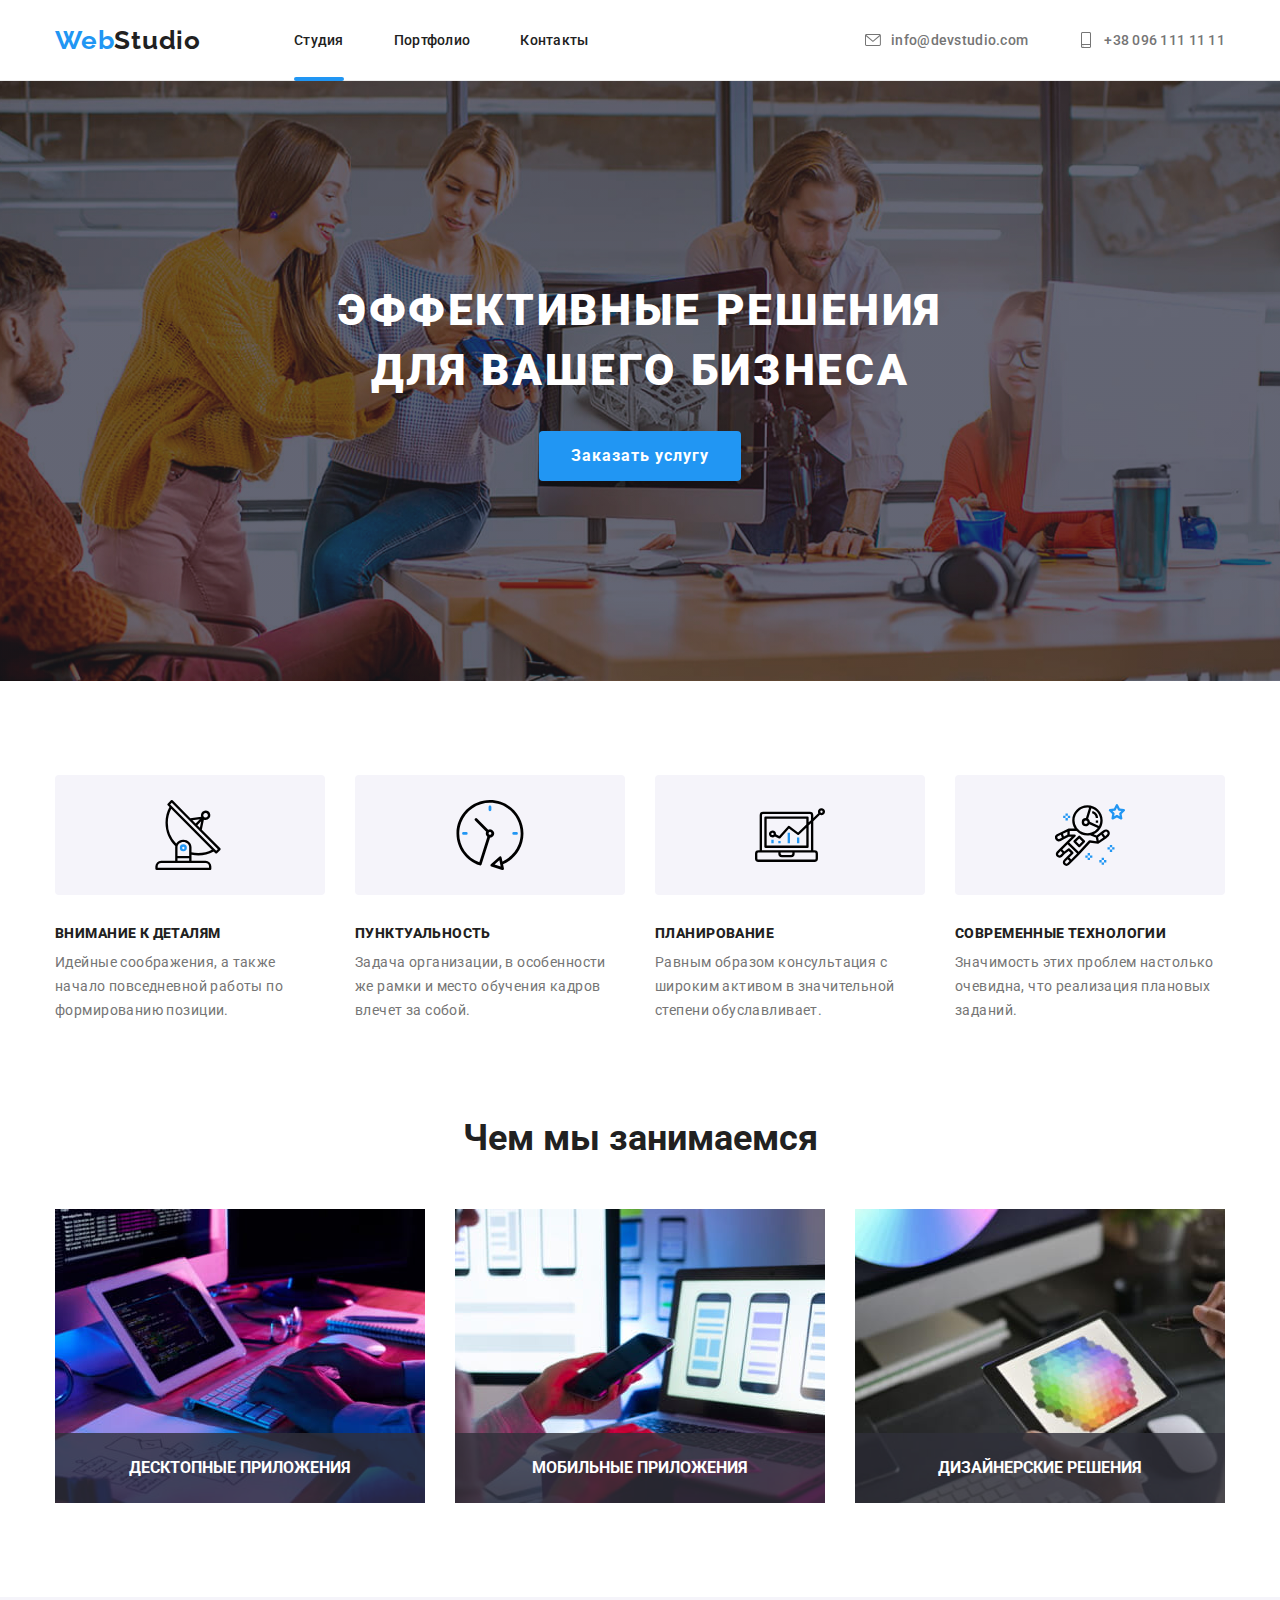
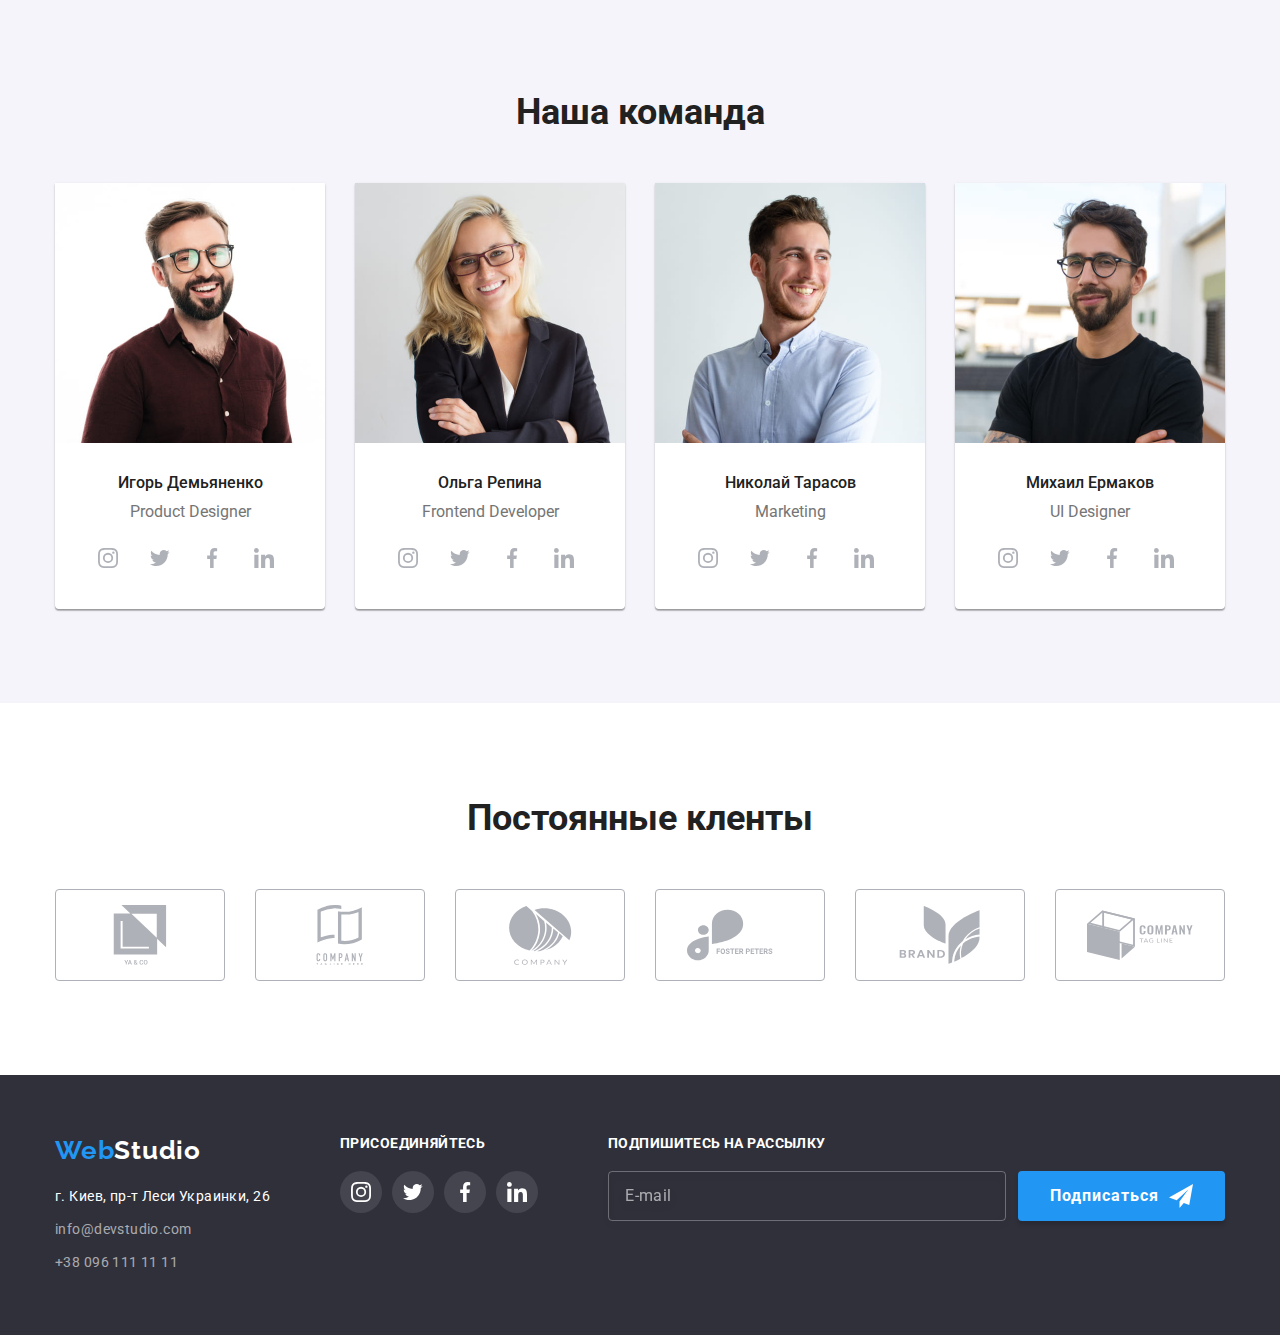
==== index.html @ 0ef6db97 "form owerlay finished" ====
<!DOCTYPE html>
<html lang="ru">
  <head>
    <meta charset="UTF-8" />
    <meta http-equiv="X-UA-Compatible" content="IE=edge" />
    <meta name="viewport" content="width=device-width, initial-scale=1.0" />

    <link rel="preconnect" href="https://fonts.googleapis.com" />
    <link rel="preconnect" href="https://fonts.gstatic.com" crossorigin />
    <!-- todo: add to portfolio -->
    <link
      href="https://fonts.googleapis.com/css2?family=Raleway:wght@700&family=Roboto:wght@400;500;700;900&display=swap"
      rel="stylesheet"
    />

    <link rel="stylesheet" href="./css/modern-normalize.css" />
    <link rel="stylesheet" href="./css/style.css" />

    <title>GOIT-markup: ✨WebStudio</title>
  </head>

  <body>
    <!-- Header start -->
    <header class="page-header">
      <div class="container">
        <nav class="header-nav">
          <a href="./index.html" class="webstudio-logo-link dark"><span>Web</span>Studio</a>
          <ul class="list header-nav-list">
            <li class="header-nav-item">
              <a href="./index.html" class="link nav-link current">Студия</a>
            </li>
            <li class="header-nav-item">
              <a href="./portfolio.html" class="link nav-link">Портфолио</a>
            </li>
            <li class="header-nav-item">
              <a href="#" class="link nav-link">Контакты</a>
            </li>
          </ul>
        </nav>
        <ul class="list header-contacts">
          <li class="header-contacts-item">
            <a href="mailto:info@devstudio.com" class="link contact-link email">
              <svg class="icon-contacts">
                <use href="./images/icons.svg#icon-small-icon-envelope"></use>
              </svg>
              info@devstudio.com
            </a>
          </li>
          <li class="header-contacts-item">
            <a href="tel:+380961111111" class="link contact-link phone">
              <svg class="icon-contacts">
                <use href="./images/icons.svg#icon-small-icon-smartphone"></use>
              </svg>
              +38 096 111 11 11
            </a>
          </li>
        </ul>
      </div>
    </header>
    <!-- Header end -->
    <div class="backdrop-container is-hidden" data-modal>
      <div class="card">
        <button class="btn close-btn" type="button" data-modal-close>
          <svg class="close-icon">
            <use href="./images/icons.svg#icon-close"></use>
          </svg>
          <span class="visually-hidden">Close</span>
        </button>
        <p class="form-title">Оставьте свои данные, мы вам перезвоним</p>
      </div>
    </div>
    <!-- Main start -->
    <main class="main">
      <section class="hero dark-bg">
        <div class="container">
          <h1 class="hero-title">Эффективные решения для вашего бизнеса</h1>
          <button type="button" class="btn base-btn" data-modal-open>Заказать услугу</button>
        </div>
      </section>

      <!-- peculiarities start -->
      <section class="peculiarities section">
        <div class="container">
          <h2 class="main-sections-title visually-hidden">Особенности работы</h2>

          <ul class="list peculiarities-list">
            <li class="peculiarities-list-item">
              <div class="peculiarities-icon-wrapper">
                <svg class="icon icon-peculiarities antena">
                  <use href="./images/icons.svg#icon-peculiarities-antena"></use>
                </svg>
              </div>
              <h3 class="peculiarities-item-title">Внимание к деталям</h3>
              <p class="peculiarities-item-info">
                Идейные соображения, а также начало повседневной работы по формированию позиции.
              </p>
            </li>

            <li class="peculiarities-list-item">
              <div class="peculiarities-icon-wrapper">
                <svg class="icon icon-peculiarities clock">
                  <use href="./images/icons.svg#icon-peculiarities-clock"></use>
                </svg>
              </div>
              <h3 class="peculiarities-item-title">Пунктуальность</h3>
              <p class="peculiarities-item-info">
                Задача организации, в особенности же рамки и место обучения кадров влечет за собой.
              </p>
            </li>

            <li class="peculiarities-list-item">
              <div class="peculiarities-icon-wrapper">
                <svg class="icon icon-peculiarities diagram">
                  <use href="./images/icons.svg#icon-peculiarities-diagram"></use>
                </svg>
              </div>
              <h3 class="peculiarities-item-title">Планирование</h3>
              <p class="peculiarities-item-info">
                Равным образом консультация с широким активом в значительной степени обуславливает.
              </p>
            </li>

            <li class="peculiarities-list-item">
              <div class="peculiarities-icon-wrapper">
                <svg class="icon icon-peculiarities astronaut">
                  <use href="./images/icons.svg#icon-peculiarities-astronaut"></use>
                </svg>
              </div>
              <h3 class="peculiarities-item-title">Современные технологии</h3>
              <p class="peculiarities-item-info">
                Значимость этих проблем настолько очевидна, что реализация плановых заданий.
              </p>
            </li>
          </ul>
        </div>
      </section>
      <!-- peculiarities end -->

      <!-- our-work start -->
      <section class="our-work section">
        <div class="container">
          <h2 class="main-sections-title">Чем мы занимаемся</h2>
          <ul class="list our-work-list">
            <li class="our-work-list-item">
              <a href="#" class="our-work-link">
                <img
                  src="./images/our-work/working-process_370x294.jpg"
                  alt="Человек печатает на клавиатуре"
                  class="our-work-link-img"
                  width="370"
                />
                <span class="our-work-link-text">Десктопные приложения</span>
              </a>
            </li>
            <li class="our-work-list-item">
              <a href="#" class="our-work-link">
                <img
                  src="./images/our-work/ui-ux-designing_370x294.jpg"
                  alt="Человек рассматривает мокапы интерфейса"
                  class="our-work-link-img"
                  width="370"
                />
                <span class="our-work-link-text">Мобильные приложения</span>
              </a>
            </li>
            <li class="our-work-list-item">
              <a href="#" class="our-work-link">
                <img
                  src="./images/our-work/color-picking_370x294.jpg"
                  alt="На планшете цветовая палитра"
                  class="our-work-link-img"
                  width="370"
                />
                <span class="our-work-link-text">Дизайнерские решения</span>
              </a>
            </li>
          </ul>
        </div>
      </section>
      <!-- our-work end -->

      <!-- our-team start -->
      <section class="our-team section light-bg">
        <div class="container">
          <h2 class="main-sections-title">Наша команда</h2>
          <ul class="list our-team-list">
            <li class="our-team-list-item">
              <figure class="card team-member-card">
                <img
                  src="./images/our-team/igor-demyanenko_product-designer_270x260.jpg"
                  alt="Игорь Демьяненко"
                  class="card-img team-member-img"
                  width="270"
                  height="260"
                />
                <figcaption class="team-member-info">
                  <h3 class="team-member-name">Игорь Демьяненко</h3>
                  <p class="team-member-position">Product Designer</p>
                  <ul class="list socials">
                    <li class="socials-list-item">
                      <a href="#" class="social-link">
                        <span class="visually-hidden">instagram</span>
                        <svg class="icon small-icon instagram">
                          <use href="./images/icons.svg#icon-small-icon-instagram"></use>
                        </svg>
                      </a>
                    </li>
                    <li class="socials-list-item">
                      <a href="" class="social-link">
                        <span class="visually-hidden">twitter</span>
                        <svg class="icon small-icon twitter">
                          <use href="./images/icons.svg#icon-small-icon-twitter"></use>
                        </svg>
                      </a>
                    </li>
                    <li class="socials-list-item">
                      <a href="" class="social-link">
                        <span class="visually-hidden">facebook</span>
                        <svg class="icon small-icon facebook">
                          <use href="./images/icons.svg#icon-small-icon-facebook"></use>
                        </svg>
                      </a>
                    </li>
                    <li class="socials-list-item">
                      <a href="" class="social-link">
                        <span class="visually-hidden">linkedin</span>
                        <svg class="icon small-icon linkedin">
                          <use href="./images/icons.svg#icon-small-icon-linkedin"></use>
                        </svg>
                      </a>
                    </li>
                  </ul>
                </figcaption>
              </figure>
            </li>
            <li class="our-team-list-item">
              <figure class="card team-member-card">
                <img
                  src="./images/our-team/olga-repina_frontend-developer_270x260.jpg"
                  alt="Ольга Репина"
                  class="card-img team-member-img"
                  width="270"
                  height="260"
                />
                <figcaption class="team-member-info">
                  <h3 class="team-member-name">Ольга Репина</h3>
                  <p class="team-member-position">Frontend Developer</p>
                  <ul class="list socials">
                    <li class="socials-list-item">
                      <a href="#" class="social-link">
                        <span class="visually-hidden">instagram</span>
                        <svg class="icon small-icon instagram">
                          <use href="./images/icons.svg#icon-small-icon-instagram"></use>
                        </svg>
                      </a>
                    </li>
                    <li class="socials-list-item">
                      <a href="" class="social-link">
                        <span class="visually-hidden">twitter</span>
                        <svg class="icon small-icon twitter">
                          <use href="./images/icons.svg#icon-small-icon-twitter"></use>
                        </svg>
                      </a>
                    </li>
                    <li class="socials-list-item">
                      <a href="" class="social-link">
                        <span class="visually-hidden">facebook</span>
                        <svg class="icon small-icon facebook">
                          <use href="./images/icons.svg#icon-small-icon-facebook"></use>
                        </svg>
                      </a>
                    </li>
                    <li class="socials-list-item">
                      <a href="" class="social-link">
                        <span class="visually-hidden">linkedin</span>
                        <svg class="icon small-icon linkedin">
                          <use href="./images/icons.svg#icon-small-icon-linkedin"></use>
                        </svg>
                      </a>
                    </li>
                  </ul>
                </figcaption>
              </figure>
            </li>
            <li class="our-team-list-item">
              <figure class="card team-member-card">
                <img
                  src="./images/our-team/nikolay-tarasov_marketing_270x260.jpg"
                  alt="Николай Тарасов"
                  class="card-img team-member-img"
                  width="270"
                  height="260"
                />
                <figcaption class="team-member-info">
                  <h3 class="team-member-name">Николай Тарасов</h3>
                  <p class="team-member-position">Marketing</p>
                  <ul class="list socials">
                    <li class="socials-list-item">
                      <a href="#" class="social-link">
                        <span class="visually-hidden">instagram</span>
                        <svg class="icon small-icon instagram">
                          <use href="./images/icons.svg#icon-small-icon-instagram"></use>
                        </svg>
                      </a>
                    </li>
                    <li class="socials-list-item">
                      <a href="" class="social-link">
                        <span class="visually-hidden">twitter</span>
                        <svg class="icon small-icon twitter">
                          <use href="./images/icons.svg#icon-small-icon-twitter"></use>
                        </svg>
                      </a>
                    </li>
                    <li class="socials-list-item">
                      <a href="" class="social-link">
                        <span class="visually-hidden">facebook</span>
                        <svg class="icon small-icon facebook">
                          <use href="./images/icons.svg#icon-small-icon-facebook"></use>
                        </svg>
                      </a>
                    </li>
                    <li class="socials-list-item">
                      <a href="" class="social-link">
                        <span class="visually-hidden">linkedin</span>
                        <svg class="icon small-icon linkedin">
                          <use href="./images/icons.svg#icon-small-icon-linkedin"></use>
                        </svg>
                      </a>
                    </li>
                  </ul>
                </figcaption>
              </figure>
            </li>
            <li class="our-team-list-item">
              <figure class="card team-member-card">
                <img
                  src="./images/our-team/mykhail-ermakov_ui-designer_270x260.jpg"
                  alt="Михаил Ермаков"
                  class="card-img team-member-img"
                  width="270"
                  height="260"
                />
                <figcaption class="team-member-info">
                  <h3 class="team-member-name">Михаил Ермаков</h3>
                  <p class="team-member-position">UI Designer</p>
                  <ul class="list socials">
                    <li class="socials-list-item">
                      <a href="#" class="social-link">
                        <span class="visually-hidden">instagram</span>
                        <svg class="icon small-icon instagram">
                          <use href="./images/icons.svg#icon-small-icon-instagram"></use>
                        </svg>
                      </a>
                    </li>
                    <li class="socials-list-item">
                      <a href="" class="social-link">
                        <span class="visually-hidden">twitter</span>
                        <svg class="icon small-icon twitter">
                          <use href="./images/icons.svg#icon-small-icon-twitter"></use>
                        </svg>
                      </a>
                    </li>
                    <li class="socials-list-item">
                      <a href="" class="social-link">
                        <span class="visually-hidden">facebook</span>
                        <svg class="icon small-icon facebook">
                          <use href="./images/icons.svg#icon-small-icon-facebook"></use>
                        </svg>
                      </a>
                    </li>
                    <li class="socials-list-item">
                      <a href="" class="social-link">
                        <span class="visually-hidden">linkedin</span>
                        <svg class="icon small-icon linkedin">
                          <use href="./images/icons.svg#icon-small-icon-linkedin"></use>
                        </svg>
                      </a>
                    </li>
                  </ul>
                </figcaption>
              </figure>
            </li>
          </ul>
        </div>
      </section>
      <!-- our-team end -->
      <!-- our-clients start -->
      <section class="section">
        <div class="container">
          <h2 class="main-sections-title">Постоянные кленты</h2>
          <ul class="list clients-list">
            <li class="clients-list-item">
              <a href="#" class="clients-link">
                <svg class="icon icon-clients-ya-and-co-group">
                  <use href="./images/icons.svg#icon-clients-ya-and-co-group"></use>
                </svg>
              </a>
            </li>
            <li class="clients-list-item">
              <a href="#" class="clients-link">
                <svg class="icon icon-clients-company-group">
                  <use href="./images/icons.svg#icon-clients-company-group"></use>
                </svg>
              </a>
            </li>
            <li class="clients-list-item">
              <a href="#" class="clients-link">
                <svg class="icon icon-clients-oval-company-group">
                  <use href="./images/icons.svg#icon-clients-oval-company-group"></use>
                </svg>
              </a>
            </li>
            <li class="clients-list-item">
              <a href="#" class="clients-link">
                <svg class="icon icon-clients-foster-peters-group">
                  <use href="./images/icons.svg#icon-clients-foster-peters-group"></use>
                </svg>
              </a>
            </li>
            <li class="clients-list-item">
              <a href="#" class="clients-link">
                <svg class="icon icon-clients-brand-group">
                  <use href="./images/icons.svg#icon-clients-brand-group"></use>
                </svg>
              </a>
            </li>
            <li class="clients-list-item">
              <a href="#" class="clients-link">
                <svg class="icon icon-clients-box-company-group">
                  <use href="./images/icons.svg#icon-clients-box-company-group"></use>
                </svg>
              </a>
            </li>
          </ul>
        </div>
      </section>

      <!-- our-clients end -->
    </main>
    <!-- Main end -->

    <!-- footer start -->
    <footer class="page-footer dark-bg">
      <div class="container">
        <div class="address-wrapper footer-block">
          <a href="./index.html" class="webstudio-logo-link light"><span>Web</span>Studio</a>
          <address class="footer-address">
            г. Киев, пр-т Леси Украинки, 26
            <ul class="contacts-list">
              <li class="contact-list-item">
                <a href="mailto:info@devstudio.com" class="link contact-link email">info@devstudio.com</a>
              </li>
              <li class="contact-list-item">
                <a href="tel:+380961111111" class="link contact-link phone">+38 096 111 11 11</a>
              </li>
            </ul>
          </address>
        </div>
        <div class="our-socials footer-block">
          <p class="our-social-text">Присоединяйтесь</p>
          <ul class="list our-socials">
            <li class="our-socials-list-item">
              <a href="#" class="social-link dark">
                <span class="visually-hidden">instagram</span>
                <svg class="icon small-icon instagram">
                  <use href="./images/icons.svg#icon-small-icon-instagram"></use>
                </svg>
              </a>
            </li>
            <li class="our-socials-list-item">
              <a href="" class="social-link dark">
                <span class="visually-hidden">twitter</span>
                <svg class="icon small-icon twitter">
                  <use href="./images/icons.svg#icon-small-icon-twitter"></use>
                </svg>
              </a>
            </li>
            <li class="our-socials-list-item">
              <a href="" class="social-link dark">
                <span class="visually-hidden">facebook</span>
                <svg class="icon small-icon facebook">
                  <use href="./images/icons.svg#icon-small-icon-facebook"></use>
                </svg>
              </a>
            </li>
            <li class="our-socials-list-item">
              <a href="" class="social-link dark">
                <span class="visually-hidden">linkedin</span>
                <svg class="icon small-icon linkedin">
                  <use href="./images/icons.svg#icon-small-icon-linkedin"></use>
                </svg>
              </a>
            </li>
          </ul>
        </div>
        <div class="form-wrapper footer-block">
          <form name="user-email-form" class="email-form">
            <div class="input-wrapper email">
              <label for="user-email">Подпишитесь на рассылку</label>
              <input type="email" name="user-email" id="user-email" placeholder="E-mail" />
            </div>
            <button type="submit" class="btn base-btn">
              <span class="submit-text">Подписаться</span>
              <svg class="icon small-icon icon-send">
                <use href="./images/icons.svg#icon-send"></use>
              </svg>
            </button>
          </form>
        </div>
      </div>
    </footer>
    <!-- footer end -->

    <script src="js/modal.js"></script>
  </body>
</html>
---- css/style.css ----
:root {
  --white-color: #fff;
  --black-color: #000;
  --font-main-color: #757575;
  --font-light-color: var(--white-color);
  --font-accent-color: #2196f3;
  --font-accent-secodary-color: #212121;
  --background-dark-color: #2f303a;
  --foreground-icon-color: #afb1b8;
  --background-light-color: #f5f4fa;
  --header-border-bottom: #ececec;
  --main-font-family: 'Roboto', 'Segoe UI', Tahoma, Geneva, Verdana, sans-serif;
  --accent-font-family: 'Raleway', 'Segoe UI', Tahoma, Geneva, Verdana, sans-serif;
  --main-footer-color: var(--black-color);
  --main-font-size: 16px;
  --btn-border-radius: calc(var(--main-font-size) / 4);
}

/*
 * GLOBAL STYLES
 */
body {
  font-family: var(--main-font-family);
  font-size: var(--main-font-size);
  color: var(--font-main-color);
  position: relative;
}

img {
  display: block;
  max-width: 100%;
  height: auto;
}

.container {
  width: 1200px;
  margin: 0 auto;
  padding-left: 15px;
  padding-right: 15px;
}

.visually-hidden:not(:focus):not(:active) {
  position: absolute;
  width: 1px;
  height: 1px;
  margin: -1px;
  border: 0;
  padding: 0;
  white-space: nowrap;
  clip-path: inset(100%);
  clip: rect(0 0 0 0);
  overflow: hidden;
}

.webstudio-logo-link {
  display: block;

  text-decoration: none;
  font-family: var(--accent-font-family);
  font-size: 26px;
  line-height: 1.175;
  font-weight: 700;
  letter-spacing: calc(26px * 0.03);
}

.webstudio-logo-link span {
  color: var(--font-accent-color);
}

.link {
  text-decoration: none;
}

.dark {
  color: var(--font-accent-secodary-color);
}

.light {
  color: var(--font-light-color);
}

.dark-bg {
  background-color: var(--background-dark-color);
}

.light-bg {
  background-color: var(--background-light-color);
}

.btn {
  cursor: pointer;
  outline: none;
  background: transparent;
  border: none;

  font-size: var(--main-font-size);
  line-height: 1.87;

  border-radius: var(--btn-border-radius);

  transition: background 250ms cubic-bezier(0.4, 0, 0.2, 1), box-shadow 250ms cubic-bezier(0.4, 0, 0.2, 1),
    color 250ms cubic-bezier(0.4, 0, 0.2, 1);
}

.base-btn {
  font-weight: bold;
  letter-spacing: calc(var(--main-font-size) * 0.06);
  color: var(--font-light-color);
  background-color: var(--font-accent-color);

  padding-top: calc(var(--main-font-size) * 0.625);
  padding-bottom: calc(var(--main-font-size) * 0.625);
  padding-right: calc(var(--main-font-size) * 2);
  padding-left: calc(var(--main-font-size) * 2);
  box-shadow: 0px 4px 4px rgba(0, 0, 0, 0.15);
}

.base-btn:hover,
.base-btn:focus {
  background: #188ce8;
  box-shadow: 0px 4px 4px rgba(0, 0, 0, 0.15);
}

.light-btn {
  font-weight: 500;
  line-height: 1.625;
  letter-spacing: calc(var(--main-font-size) * 0.03);
  background-color: var(--background-light-color);

  padding-top: calc(var(--main-font-size) * 0.375);
  padding-bottom: calc(var(--main-font-size) * 0.375);
  padding-right: calc(var(--main-font-size) * 1.375);
  padding-left: calc(var(--main-font-size) * 1.375);
}

.light-btn:hover,
.light-btn:focus {
  background-color: var(--font-accent-color);
  color: var(--font-light-color);
  box-shadow: 0px 3px 1px rgba(0, 0, 0, 0.1), 0px 1px 2px rgba(0, 0, 0, 0.08), 0px 2px 2px rgba(0, 0, 0, 0.12);
}

.list {
  list-style: none;
  margin-top: 0;
  margin-bottom: 0;
  padding-left: 0;
  display: flex;
}

.is-hidden {
  opacity: 0;
  pointer-events: none;
  visibility: hidden;
}

/* HEADER */
/* nav list */
.page-header {
  border-bottom: solid 1px var(--header-border-bottom);
}

.page-header > .container {
  display: flex;
}

.header-nav {
  display: flex;
  align-items: center;
}

.header-nav > .webstudio-logo-link {
  margin-right: 93px;
}

.header-nav-list,
.header-contacts {
  --list-font-size: calc(var(--main-font-size) * 0.875);
  font-weight: 500;
  font-size: var(--list-font-size);
  letter-spacing: calc(var(--list-font-size) * 0.02);
}

.header-nav-item:not(:last-child) {
  margin-right: 50px;
}

.header-contacts {
  margin-left: auto;
}

.header-contacts-item + .header-contacts-item {
  margin-left: 50px;
}

.nav-link,
.contact-link {
  display: block;
  padding-top: 32px;
  padding-bottom: 32px;

  transition: color 250ms cubic-bezier(0.4, 0, 0.2, 1);
}

.nav-link {
  position: relative;
  color: var(--font-accent-secodary-color);
}

.contact-link {
  color: var(--font-main-color);
  display: inline-flex;
  align-items: center;
}

.nav-link:hover,
.nav-link:focus,
.contact-link:focus,
.contact-link:hover {
  color: var(--font-accent-color);
}

.link.nav-link::after {
  opacity: 0;
  transition: opacity 250ms cubic-bezier(0.4, 0, 0.2, 1);
}

.nav-link.current::after,
.nav-link:hover::after,
.nav-link:focus::after {
  opacity: 1;
  position: absolute;
  bottom: calc(0% - 1px);
  border-radius: 4px;
  content: '';
  display: block;
  width: 100%;
  height: 4px;
  background-color: #2196f3;
}

.icon-contacts {
  width: 16px;
  height: 16px;
  fill: currentColor;
  margin-right: 10px;
}

/*  overlay */

.backdrop-container {
  position: fixed;
  z-index: 999;
  top: 0;
  right: 0;
  width: 100vw;
  height: 100vh;
  background-color: rgba(0, 0, 0, 0.2);

  display: flex;
  align-items: center;
  justify-content: center;
}

.backdrop-container .card {
  position: relative;
  width: 528px;
  height: 581px;
  background-color: #fff;
  border-radius: var(--btn-border-radius);
  box-shadow: 0px 1px 3px rgba(0, 0, 0, 0.12), 0px 1px 1px rgba(0, 0, 0, 0.14), 0px 2px 1px rgba(0, 0, 0, 0.2);
  transform: scale(1);
  transition: transform 1s cubic-bezier(0.4, 0, 0.2, 1);
}

.is-hidden .card {
  transform: scale(0);
}

.close-btn {
  position: absolute;
  right: 8px;
  top: 8px;
  padding-top: 10px;
  padding-bottom: 10px;
  padding-left: 10px;
  padding-right: 10px;
  border: 1px solid rgba(0, 0, 0, 0.1);
  border-radius: 50%;

  transition: box-shadow 250ms cubic-bezier(0.4, 0, 0.2, 1), background-color 250ms cubic-bezier(0.4, 0, 0.2, 1);
}

.close-icon {
  display: block;
  width: 11px;
  height: 11px;
}

.close-btn:hover,
.close-btn:focus {
  box-shadow: 0 1px 2px rgba(0, 0, 0, 0.2);
  background-color: rgba(0, 0, 0, 0.05);
}

/* MAIN */
.hero {
  padding-top: 200px;
  padding-bottom: 200px;

  text-align: center;

  background-image: linear-gradient(to top, rgba(47, 48, 58, 0.4), rgba(47, 48, 58, 0.4)),
    url(../images/hero-our-compay.jpg);
  background-repeat: no-repeat;
  background-size: 1600px;
  background-position: center;
}

.hero-title {
  margin-top: 0;
  margin-bottom: 30px;
  margin-left: auto;
  margin-right: auto;
  width: 696px;

  --title-font-size: calc(var(--main-font-size) * 2.75);
  font-size: var(--title-font-size);
  font-weight: 900;
  line-height: 1.36;
  letter-spacing: calc(var(--title-font-size) * 0.06);
  text-transform: uppercase;
  color: var(--font-light-color);
}

.main-sections-title {
  margin-top: 0;
  margin-bottom: 50px;

  --title-font-size: calc(var(--main-font-size) * 2.25);
  font-size: var(--title-font-size);
  line-height: 1.167;
  text-align: center;
  color: var(--font-accent-secodary-color);
}

.section {
  padding-top: 94px;
  padding-bottom: 94px;
}

.peculiarities-list {
  flex-wrap: wrap;
  margin-left: -30px;

  --list-font-size: calc(var(--main-font-size) * 0.875);
  font-size: var(--list-font-size);
  letter-spacing: calc(var(--list-font-size) * 0.03);
}

.peculiarities-list-item {
  flex-basis: calc((100% - 4 * 30px) / 4);
  margin-left: 30px;
}

.peculiarities-icon-wrapper {
  display: flex;
  align-items: center;
  height: 120px;
  background: var(--background-light-color);
  border-radius: var(--btn-border-radius);
  margin-bottom: 30px;
}

.icon {
  display: block;

  margin-right: auto;
  margin-left: auto;
}

.icon-peculiarities {
  height: 70px;
  width: 70px;
}

.peculiarities-item-title {
  margin-top: 0;
  margin-bottom: 10px;

  font-size: var(--list-font-size);
  color: var(--font-accent-secodary-color);
  line-height: 1.14286;
  text-transform: uppercase;
  font-weight: 800;
}

.peculiarities-item-info {
  margin-top: 0;
  margin-bottom: 0;

  line-height: 1.714285;
}

.our-work.section {
  padding-top: 0;
}

.our-work-list {
  margin-left: -30px;
}

.our-work-list-item {
  flex-basis: calc((100% - 3 * 30px) / 3);
  margin-left: 30px;
}

.our-work-link {
  display: block;
  position: relative;
  color: var(--font-light-color);
}

.our-work-link-text {
  --link-text-size: calc(var(--main-font-size) * 0.875);

  display: flex;
  align-items: center;
  justify-content: center;
  position: absolute;
  bottom: 0;
  right: 0;
  width: 100%;
  height: 70px;

  font-weight: bold;
  font-size: var(--section-font-size);
  line-height: var(--main-font-size);
  letter-spacing: calc(var(--list-font-size) * 0.02);
  text-transform: uppercase;

  background-color: rgba(47, 48, 58, 0.8);
}

.our-team-list {
  margin-left: -30px;
}

.our-team-list-item {
  flex-basis: calc((100% - 4 * 30px) / 4);
  margin-left: 30px;
}

.card {
  margin-top: 0;
  margin-bottom: 0;
  margin-right: 0;
  margin-left: 0;
}

.team-member-card {
  background-color: var(--font-light-color);

  border-bottom-left-radius: var(--btn-border-radius);
  border-bottom-right-radius: var(--btn-border-radius);
  box-shadow: 0px 1px 3px rgba(0, 0, 0, 0.12), 0px 1px 1px rgba(0, 0, 0, 0.14), 0px 2px 1px rgba(0, 0, 0, 0.2);
}

.team-member-info,
.team-member-name {
  font-size: var(--main-font-size);
  line-height: 1.1875;
  text-align: center;
}

.team-member-info {
  padding-top: 30px;
  padding-bottom: 30px;
  padding-right: 32px;
  padding-left: 32px;
}

.team-member-position {
  margin-top: 0;
  margin-bottom: 16px;
}

.team-member-name {
  font-weight: 500;
  color: var(--font-accent-secodary-color);
  margin-top: 0;
  margin-bottom: 10px;
}

.socials-list-item + .socials-list-item {
  margin-left: 10px;
}

.social-link {
  display: flex;
  align-items: center;
  padding: 11px;
  border-radius: 50%;
  color: var(--font-accent-secodary-color);

  transition: background-color 250ms cubic-bezier(0.4, 0, 0.2, 1);
}

.small-icon {
  width: 20px;
  height: 20px;
  fill: var(--foreground-icon-color);

  transition: fill 250ms cubic-bezier(0.4, 0, 0.2, 1);
}

.social-link:hover {
  background-color: var(--font-accent-color);
}

.social-link:hover .small-icon {
  fill: var(--font-light-color);
}

/* our-clients section */
.clients-list {
  margin-top: -30px;
  margin-left: -30px;
}

.clients-list-item {
  margin-top: 30px;
  margin-left: 30px;
}

.clients-list .icon {
  height: 60px;
  width: 106px;
  fill: var(--foreground-icon-color);

  transition: fill 250ms cubic-bezier(0.4, 0, 0.2, 1);
}

.clients-link {
  display: flex;
  padding-top: 15px;
  padding-bottom: 15px;
  padding-left: 31px;
  padding-right: 31px;
  border: solid 1px var(--foreground-icon-color);
  border-radius: var(--btn-border-radius);

  transition: border 250ms cubic-bezier(0.4, 0, 0.2, 1);
}

.clients-link:hover {
  border: solid 1px var(--font-accent-color);
}

.clients-link:hover .icon {
  fill: var(--font-accent-color);
}

.our-social-text {
  --section-font-size: calc(var(--main-font-size) * 0.875);
  margin-top: 0;
  margin-bottom: 20px;

  font-size: var(--section-font-size);
  line-height: var(--main-font-size);
  letter-spacing: calc(var(--section-font-size) * 0.03);
  text-transform: uppercase;
  color: var(--font-light-color);
  font-weight: bold;
}

.our-socials-list-item + .our-socials-list-item {
  margin-left: 10px;
}

.social-link.dark {
  background-color: rgba(255, 255, 255, 0.1);
  color: var(--font-light-color);
}

.social-link.dark .icon {
  fill: currentColor;
}

.social-link.dark:hover {
  background-color: var(--font-accent-color);
}

/* Portfolio page */
.portfolio-nav-list {
  flex-wrap: wrap;
  justify-content: center;
  margin-bottom: 50px;
}

.portfolio-nav-list-item + .portfolio-nav-list-item {
  margin-left: 8px;
}

.project-cards {
  flex-wrap: wrap;
  margin-left: -30px;
  margin-top: -30px;
}

.project-cards-item {
  flex-basis: calc((100% - 3 * 30px) / 3);
  margin-left: 30px;
  margin-top: 30px;

  transition: box-shadow 250ms cubic-bezier(0.4, 0, 0.2, 1);
}

.card-img-wrapper {
  position: relative;
  overflow: hidden;
}

.card-img-text {
  position: absolute;
  top: 100%;
  left: 0;
  margin-top: 0;
  margin-bottom: 0;
  padding-top: 63px;
  padding-bottom: 63px;
  padding-left: 24px;
  padding-right: 24px;

  width: 100%;
  height: 100%;

  font-size: 18px;
  line-height: 28px;

  --text-font-size: calc(var(--main-font-size) * 1.125);
  font-size: var(--text-font-size);
  line-height: 1.555;
  letter-spacing: calc(var(--text-font-size) * 0.03);
  color: var(--font-light-color);
  background: rgba(33, 150, 243, 0.9);

  transition: top 250ms cubic-bezier(0.4, 0, 0.2, 1);
}

.card-info-wrapper {
  padding-top: 20px;
  padding-bottom: 20px;
  padding-right: 24px;
  padding-left: 24px;
  border-bottom: 1px solid #eeeeee;
  border-left: 1px solid #eeeeee;
  border-right: 1px solid #eeeeee;
}

.project-name {
  margin-top: 0;
  margin-bottom: 4px;

  --title-font-size: calc(var(--main-font-size) * 1.125);
  font-weight: bold;
  font-size: var(--title-font-size);
  line-height: 2;
  letter-spacing: calc(var(--title-font-size) * 0.06);
  color: var(--font-accent-secodary-color);
}

.project-category {
  margin-top: 0;
  margin-bottom: 0;
  line-height: 1.87;
  letter-spacing: calc(var(--main-font-size) * 0.03);
}

.project-cards-item:hover {
  cursor: pointer;
  box-shadow: 0px 1px 1px rgba(0, 0, 0, 0.12), 0px 4px 4px rgba(0, 0, 0, 0.06), 1px 4px 6px rgba(0, 0, 0, 0.16);
}

.project-cards-item:hover .card-img-text {
  top: 0;
}

/* FOOTER */
.page-footer .container {
  display: flex;
}

.page-footer {
  padding-top: 60px;
  padding-bottom: 60px;
}

.footer-block + .footer-block  {
  margin-left: 70px;
}

.page-footer .webstudio-logo-link {
  margin-bottom: 20px;
}

.footer-address {
  --footer-font-size: calc(var(--main-font-size) * 0.875);
  font-size: var(--footer-font-size);
  line-height: 1.71428;
  font-style: normal;
  color: var(--font-light-color);
  letter-spacing: calc(var(--footer-font-size) * 0.03);
}

.footer-address > .contacts-list {
  list-style: none;
  margin-top: 0;
  margin-bottom: 0;
  padding-left: 0;
  padding-top: 9px;
}

.contact-list-item + .contact-list-item {
  padding-top: 9px;
}

.footer-address .link {
  padding-top: 0;
  padding-bottom: 0;
}

.page-footer .contact-link {
  color: rgba(255, 255, 255, 0.6);

  transition: color 250ms cubic-bezier(0.4, 0, 0.2, 1);
}

.page-footer .contact-link:hover,
.page-footer .contact-link:focus {
  color: var(--font-accent-color);
}

.form-wrapper {
  flex-grow: 2;
}

.email-form {
  display: flex;
  position: relative;
  padding-top: 36px;
}

.input-wrapper {
  display: flex;
}

.input-wrapper.email {
  display: flex;
  flex-grow: 2;
}

.input-wrapper label {
  position: absolute;
  top: 0;
  left: 0;
  --footer-font-size: calc(var(--main-font-size) * 0.875);
  font-family: var(--main-font-family);
  font-style: normal;
  font-weight: bold;
  text-transform: uppercase;

  font-size: var(--footer-font-size);
  line-height: var(--main-font-size);
  letter-spacing: calc(var(--footer-font-size) * 0.03);

  color: var(--font-light-color);
}

.email-form .btn {
  display: flex;
  align-items: center;
}

.email input[type="email"] {
  padding-left: 16px;
  padding-top: 15px;
  padding-bottom: 15px;
  padding-right: 16px;
  flex-grow: 2;
  background: transparent;
  border: 1px solid rgba(255, 255, 255, 0.3);
  filter: drop-shadow(0px 4px 4px rgba(0, 0, 0, 0.15));
  border-radius: 4px;
  margin-right: 12px;
}

.email input[type="email"]::placeholder {
  font-size: var(--main-font-size);
  line-height: 20px;
  letter-spacing: calc(var(--main-font-size) * 0.03);
  color: rgba(255, 255, 255, 0.6);
}

.submit-text {
  line-height: 30px;
}

.icon-send {
  fill: var(--font-light-color);
  width: 24px;
  height: 24px;
}

.submit-text + .icon-send {
  margin-left: 10px;
}
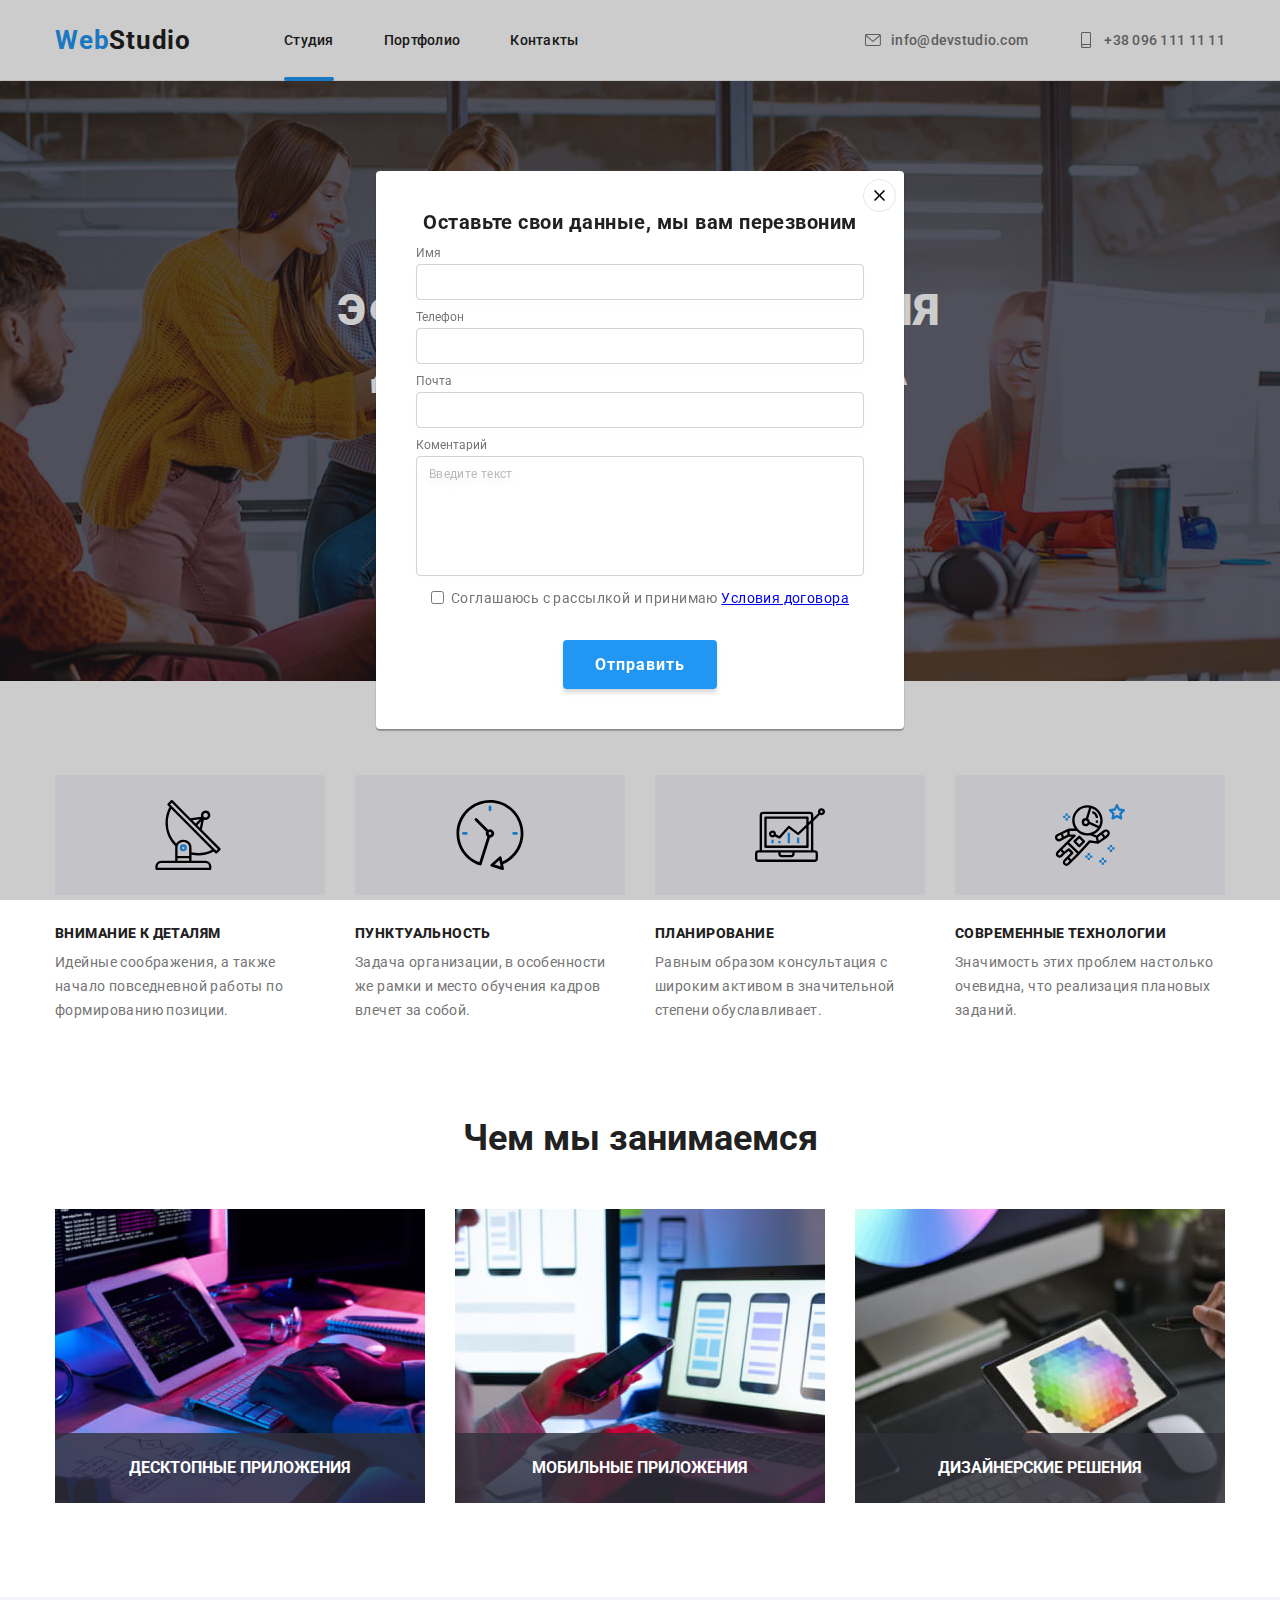
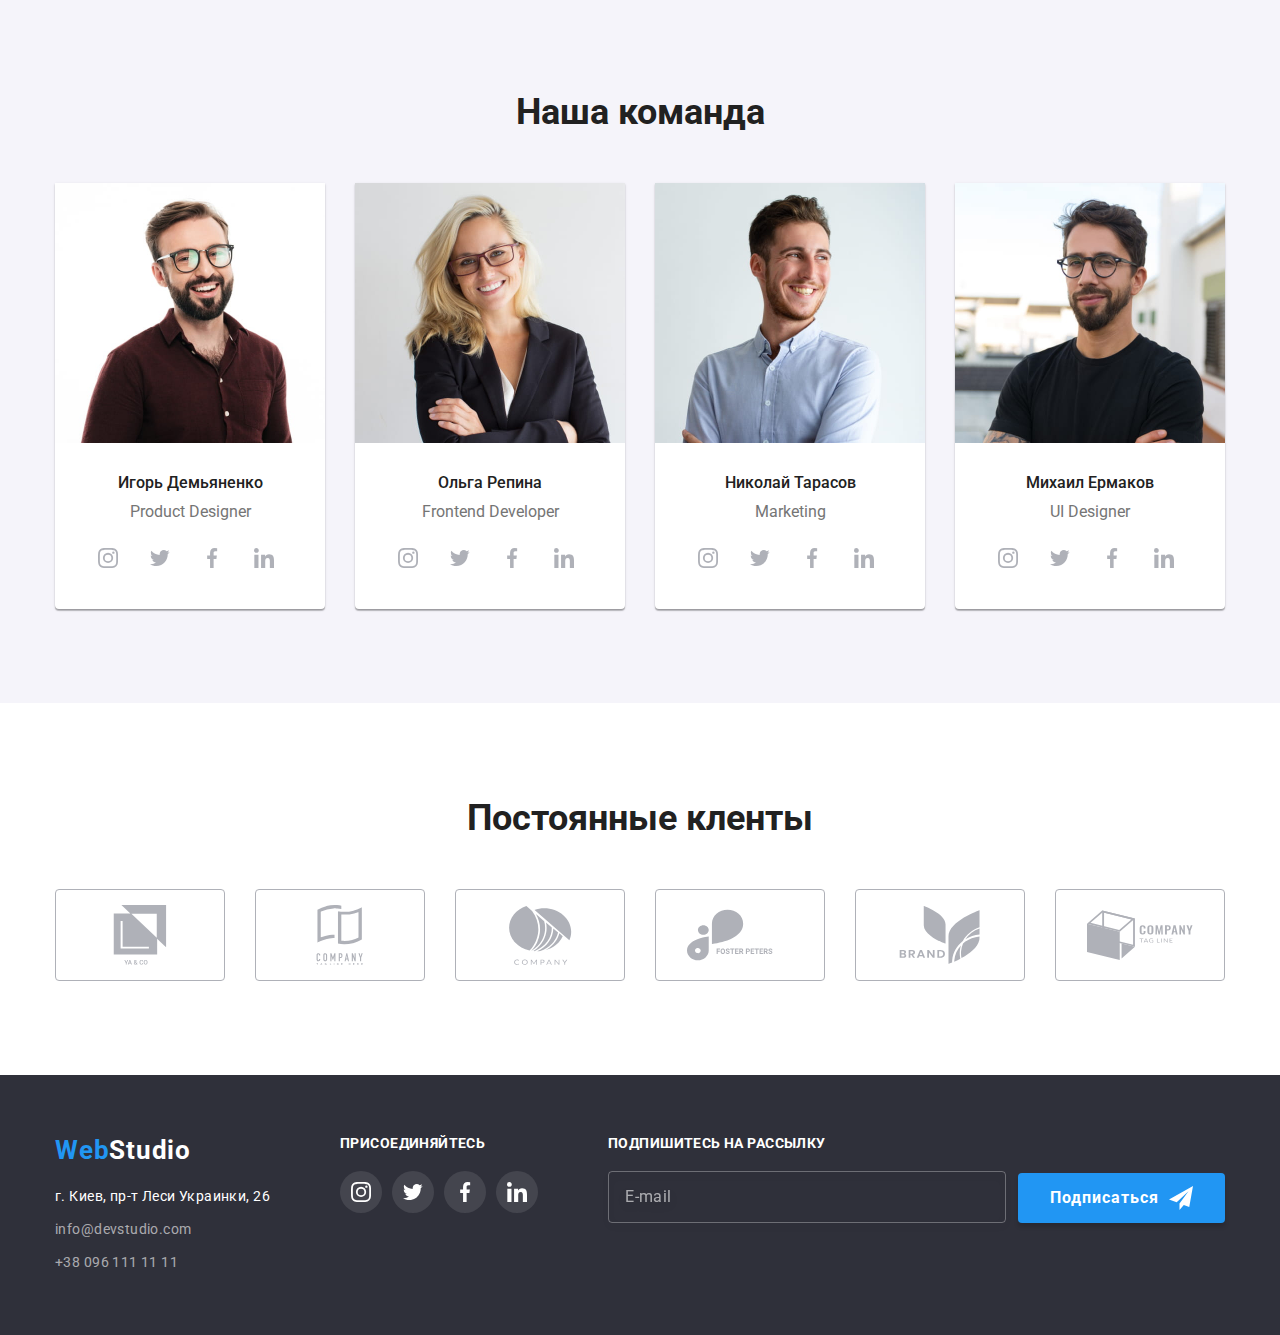
==== commit e45bf620: "add form-overlay" ====
--- a/index.html
+++ b/index.html
@@ -58,7 +58,8 @@
       </div>
     </header>
     <!-- Header end -->
-    <div class="backdrop-container is-hidden" data-modal>
+    <!-- <div class="backdrop-container is-hidden" data-modal> -->
+    <div class="backdrop-container" data-modal>
       <div class="card">
         <button class="btn close-btn" type="button" data-modal-close>
           <svg class="close-icon">
@@ -66,7 +67,57 @@
           </svg>
           <span class="visually-hidden">Close</span>
         </button>
-        <p class="form-title">Оставьте свои данные, мы вам перезвоним</p>
+
+        <div class="form-wrapper p-40">
+          <p class="form-title">Оставьте свои данные, мы вам перезвоним</p>
+          <form class="main-user-form">
+            <!-- name input -->
+            <div class="input-wrapper user-name">
+              <label class="input-label small-top" for="user-name">Имя</label>
+              <input type="text" name="user-name" id="user-name" class="input-text user-name" autocomplete="name" />
+            </div>
+
+            <!-- tel input -->
+            <div class="input-wrapper user-tel">
+              <label class="input-label small-top" for="user-tel">Телефон</label>
+              <input type="tel" name="user-tel" id="user-tel" class="input-text user-tel" autocomplete="tel" />
+            </div>
+
+            <!-- email input -->
+            <div class="input-wrapper user-email">
+              <label class="input-label small-top" for="user-email">Почта</label>
+              <input
+                type="email"
+                name="user-email"
+                id="user-email"
+                class="input-text user-email"
+                autocomplete="email"
+              />
+            </div>
+
+            <!-- comment input -->
+            <div class="input-wrapper user-comment">
+              <label class="input-label small-top" for="user-comment">Коментарий</label>
+              <textarea
+                class="input-text user-comment"
+                name="user-comment"
+                id="user-comment"
+                rows="7"
+                placeholder="Введите текст"
+              ></textarea>
+            </div>
+
+            <!-- checkbox input -->
+            <div class="input-wrapper user-aggrement">
+              <input class="user-aggrement" type="checkbox" name="user-aggrement" id="user-aggrement" />
+              <label class="input-label checkbox" for="user-aggrement"
+                >Соглашаюсь с рассылкой и принимаю <a href="#" class="label-link">Условия договора</a></label
+              >
+            </div>
+
+            <button type="submit" class="btn base-btn">Отправить</button>
+          </form>
+        </div>
       </div>
     </div>
     <!-- Main start -->
@@ -493,12 +544,14 @@
             </li>
           </ul>
         </div>
+
         <div class="form-wrapper footer-block">
           <form name="user-email-form" class="email-form">
-            <div class="input-wrapper email">
-              <label for="user-email">Подпишитесь на рассылку</label>
-              <input type="email" name="user-email" id="user-email" placeholder="E-mail" />
+            <div class="input-wrapper">
+              <label class="input-label light" for="user-email">Подпишитесь на рассылку</label>
+              <input class="input-text email" type="email" name="user-email" id="user-email" placeholder="E-mail" />
             </div>
+
             <button type="submit" class="btn base-btn">
               <span class="submit-text">Подписаться</span>
               <svg class="icon small-icon icon-send">
--- a/css/style.css
+++ b/css/style.css
@@ -56,7 +56,7 @@
   display: block;
 
   text-decoration: none;
-  font-family: var(--accent-font-family);
+
   font-size: 26px;
   line-height: 1.175;
   font-weight: 700;
@@ -152,6 +152,10 @@
   opacity: 0;
   pointer-events: none;
   visibility: hidden;
+}
+
+.input-wrapper textarea {
+  resize: none;
 }
 
 /* HEADER */
@@ -265,7 +269,7 @@
 .backdrop-container .card {
   position: relative;
   width: 528px;
-  height: 581px;
+  /* height: 581px; */
   background-color: #fff;
   border-radius: var(--btn-border-radius);
   box-shadow: 0px 1px 3px rgba(0, 0, 0, 0.12), 0px 1px 1px rgba(0, 0, 0, 0.14), 0px 2px 1px rgba(0, 0, 0, 0.2);
@@ -303,6 +307,29 @@
   background-color: rgba(0, 0, 0, 0.05);
 }
 
+.p-40 {
+  padding-left: 40px;
+  padding-right: 40px;
+  padding-bottom: 40px;
+  padding-top: 40px;
+}
+
+.form-title {
+  --title-font-size: calc(var(--main-font-size) * 1.25);
+
+  margin-top: 0;
+  margin-bottom: 12px;
+
+  font-size: var(--title-font-size);
+  line-height: calc(var(--title-font-size) * 1.15);
+  letter-spacing: calc(var(--main-font-size) * 0.03);
+  color: var(--font-accent-secodary-color);
+
+  font-style: normal;
+  font-weight: bold;
+  text-align: center;
+}
+
 /* MAIN */
 .hero {
   padding-top: 200px;
@@ -696,7 +723,7 @@
   padding-bottom: 60px;
 }
 
-.footer-block + .footer-block  {
+.footer-block + .footer-block {
   margin-left: 70px;
 }
 
@@ -747,25 +774,40 @@
 
 .email-form {
   display: flex;
-  position: relative;
-  padding-top: 36px;
+  align-items: flex-end;
+}
+
+.input-wrapper label:hover {
+  cursor: pointer;
 }
 
 .input-wrapper {
   display: flex;
-}
-
-.input-wrapper.email {
-  display: flex;
+  flex-direction: column;
+
   flex-grow: 2;
 }
 
+.email-form .input-wrapper {
+  margin-right: 12px;
+}
+
+.main-user-form .input-wrapper:not(:last-child) {
+  margin-bottom: 10px;
+}
+
+.main-user-form .input-wrapper.user-aggrement  {
+  margin-bottom: 30px;
+}
+
+.user-aggrement + .input-label {
+  margin-left: 7px;
+}
+
 .input-wrapper label {
-  position: absolute;
-  top: 0;
-  left: 0;
+  margin-bottom: 20px;
+
   --footer-font-size: calc(var(--main-font-size) * 0.875);
-  font-family: var(--main-font-family);
   font-style: normal;
   font-weight: bold;
   text-transform: uppercase;
@@ -773,35 +815,120 @@
   font-size: var(--footer-font-size);
   line-height: var(--main-font-size);
   letter-spacing: calc(var(--footer-font-size) * 0.03);
-
-  color: var(--font-light-color);
-}
-
-.email-form .btn {
-  display: flex;
+}
+
+.input-text {
+  background: transparent;
+  filter: drop-shadow(0px 4px 4px rgba(0, 0, 0, 0.15));
+  border-radius: 4px;
+}
+
+.main-user-form .input-text {
+  --input-text-font-size: calc(var(--main-font-size) * 0.75);
+
+  padding-left: 12px;
+  padding-right: 12px;
+  padding-top: 10px;
+  padding-bottom: 10px;
+
+  font-size: var(--input-text-font-size);
+  line-height: calc(var(--main-font-size) * 0.875);
+  letter-spacing: calc(var(--input-text-font-size) * 0.03);
+
+  border: 1px solid rgba(33, 33, 33, 0.2);
+}
+
+.main-user-form input.input-text {
+  padding-left: calc(12px + 18px + 12px);
+}
+
+.input-wrapper.user-aggrement {
+
+  flex-direction: row;
   align-items: center;
-}
-
-.email input[type="email"] {
+  justify-content: center;
+}
+
+.input-checkbox {
+  margin-right: 7px;
+}
+
+.input-label.checkbox {
+  margin-bottom: 0;
+  text-transform: none;
+  font-style: normal;
+  font-weight: normal;
+  line-height: calc(var(--main-font-size) * 1.5);
+  letter-spacing: calc(var(--main-font-size) * 0.875 * 0.03);
+}
+
+.input-text:focus-within {
+  outline: transparent;
+  border-color: var(--font-accent-color);
+}
+
+.main-user-form .input-text::placeholder {
+  --input-text-font-size: calc(var(--main-font-size) * 0.75);
+  font-size: var(--input-text-font-size);
+  line-height: calc(var(--main-font-size) * 0.875);
+  letter-spacing: calc(var(--input-text-font-size) * 0.03);
+  color: rgba(117, 117, 117, 0.5);
+}
+
+.main-user-form .btn {
+  display: block;
+  margin-right: auto;
+  margin-left: auto;
+}
+
+.input-text.email {
   padding-left: 16px;
   padding-top: 15px;
   padding-bottom: 15px;
   padding-right: 16px;
-  flex-grow: 2;
-  background: transparent;
   border: 1px solid rgba(255, 255, 255, 0.3);
-  filter: drop-shadow(0px 4px 4px rgba(0, 0, 0, 0.15));
-  border-radius: 4px;
-  margin-right: 12px;
-}
-
-.email input[type="email"]::placeholder {
+}
+
+.input-text::placeholder {
   font-size: var(--main-font-size);
   line-height: 20px;
   letter-spacing: calc(var(--main-font-size) * 0.03);
   color: rgba(255, 255, 255, 0.6);
 }
 
+.input-text.email:not(:placeholder-shown) {
+  border: 1px solid var(--font-accent-color);
+}
+
+.input-text.email {
+  font-size: var(--main-font-size);
+  line-height: 20px;
+  letter-spacing: calc(var(--main-font-size) * 0.03);
+  color: var(--background-light-color);
+}
+
+
+.input-label.small-top {
+  --list-font-size: calc(var(--main-font-size) * 0.75);
+
+  font-size: var(--list-font-size);
+  line-height: calc(var(--list-font-size) * 1.166);
+  letter-spacing: calc(var(--list-font-size) * 0.001);
+  text-transform: capitalize;
+  font-style: normal;
+  font-weight: normal;
+  margin-bottom: 4px;
+}
+
+.input-label.light {
+  color: var(--font-light-color);
+}
+
+.email-form .btn {
+  display: flex;
+  align-items: center;
+}
+
 .submit-text {
   line-height: 30px;
 }
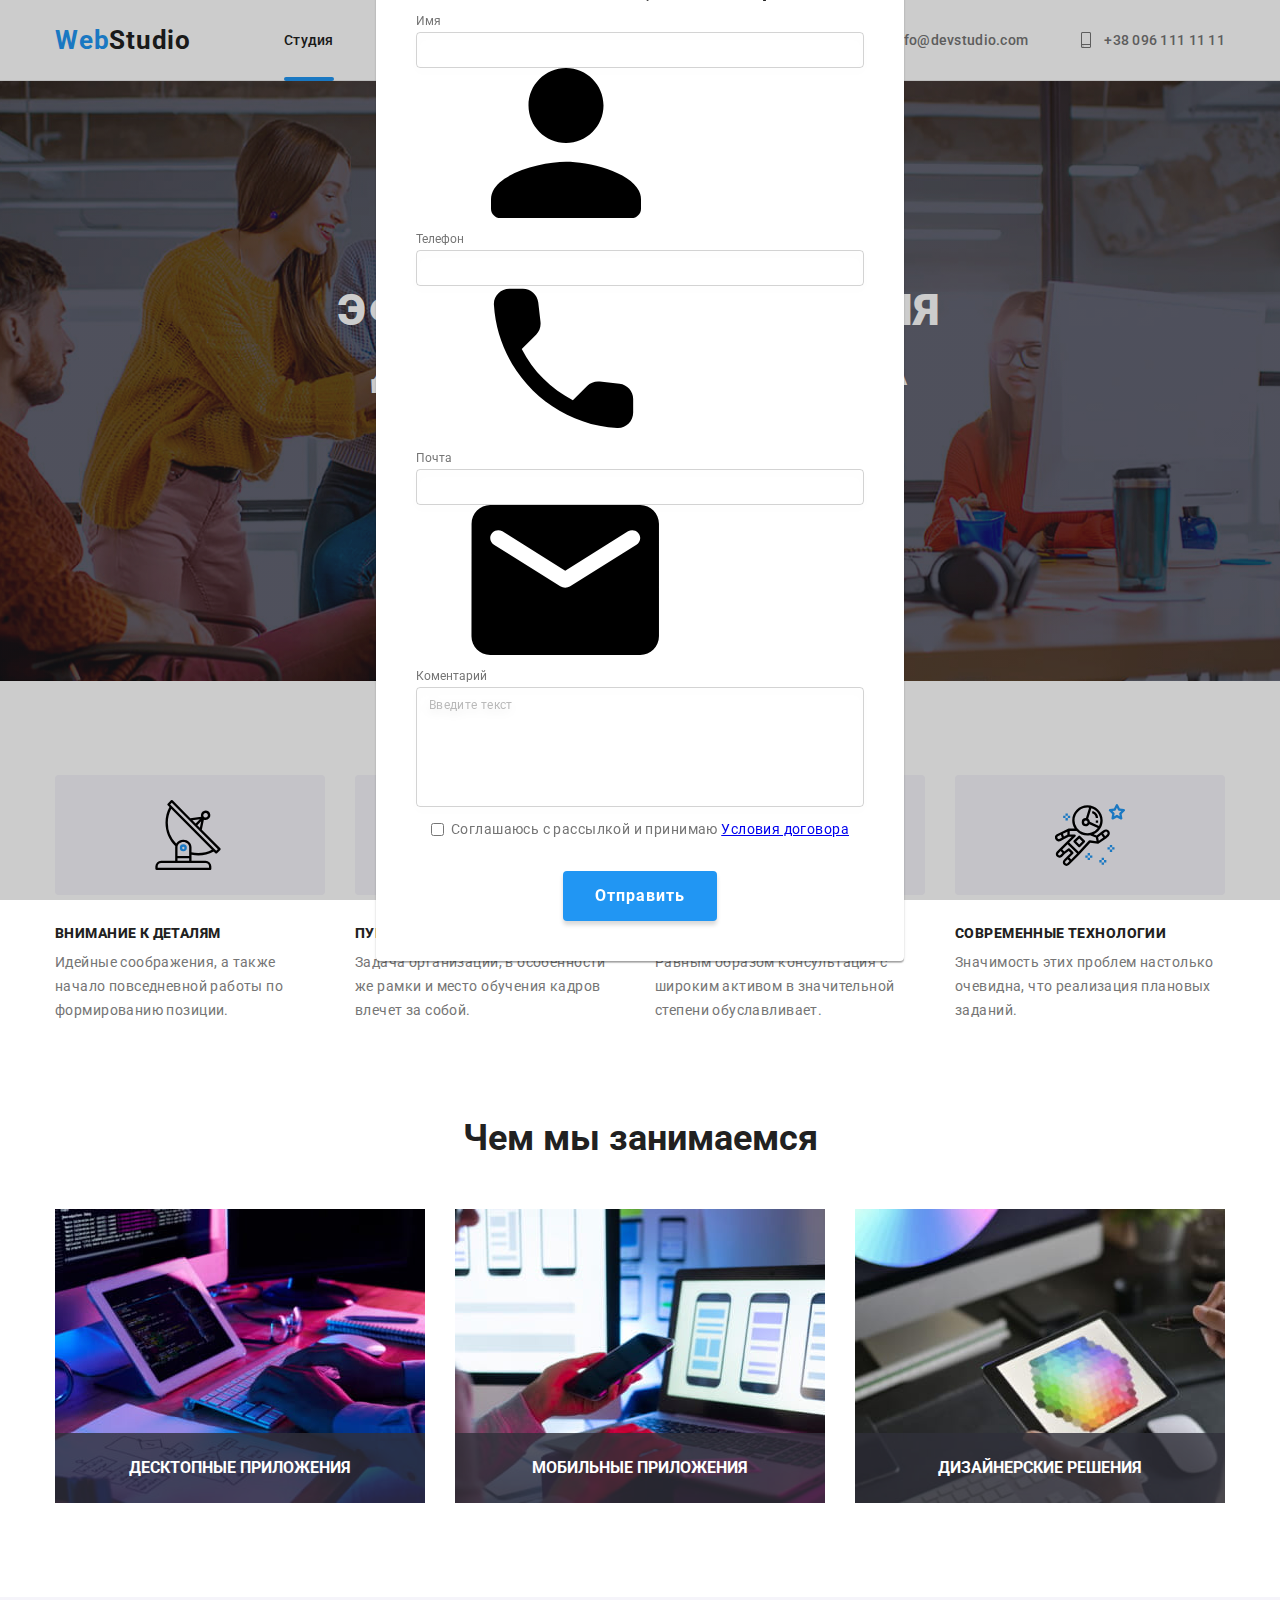
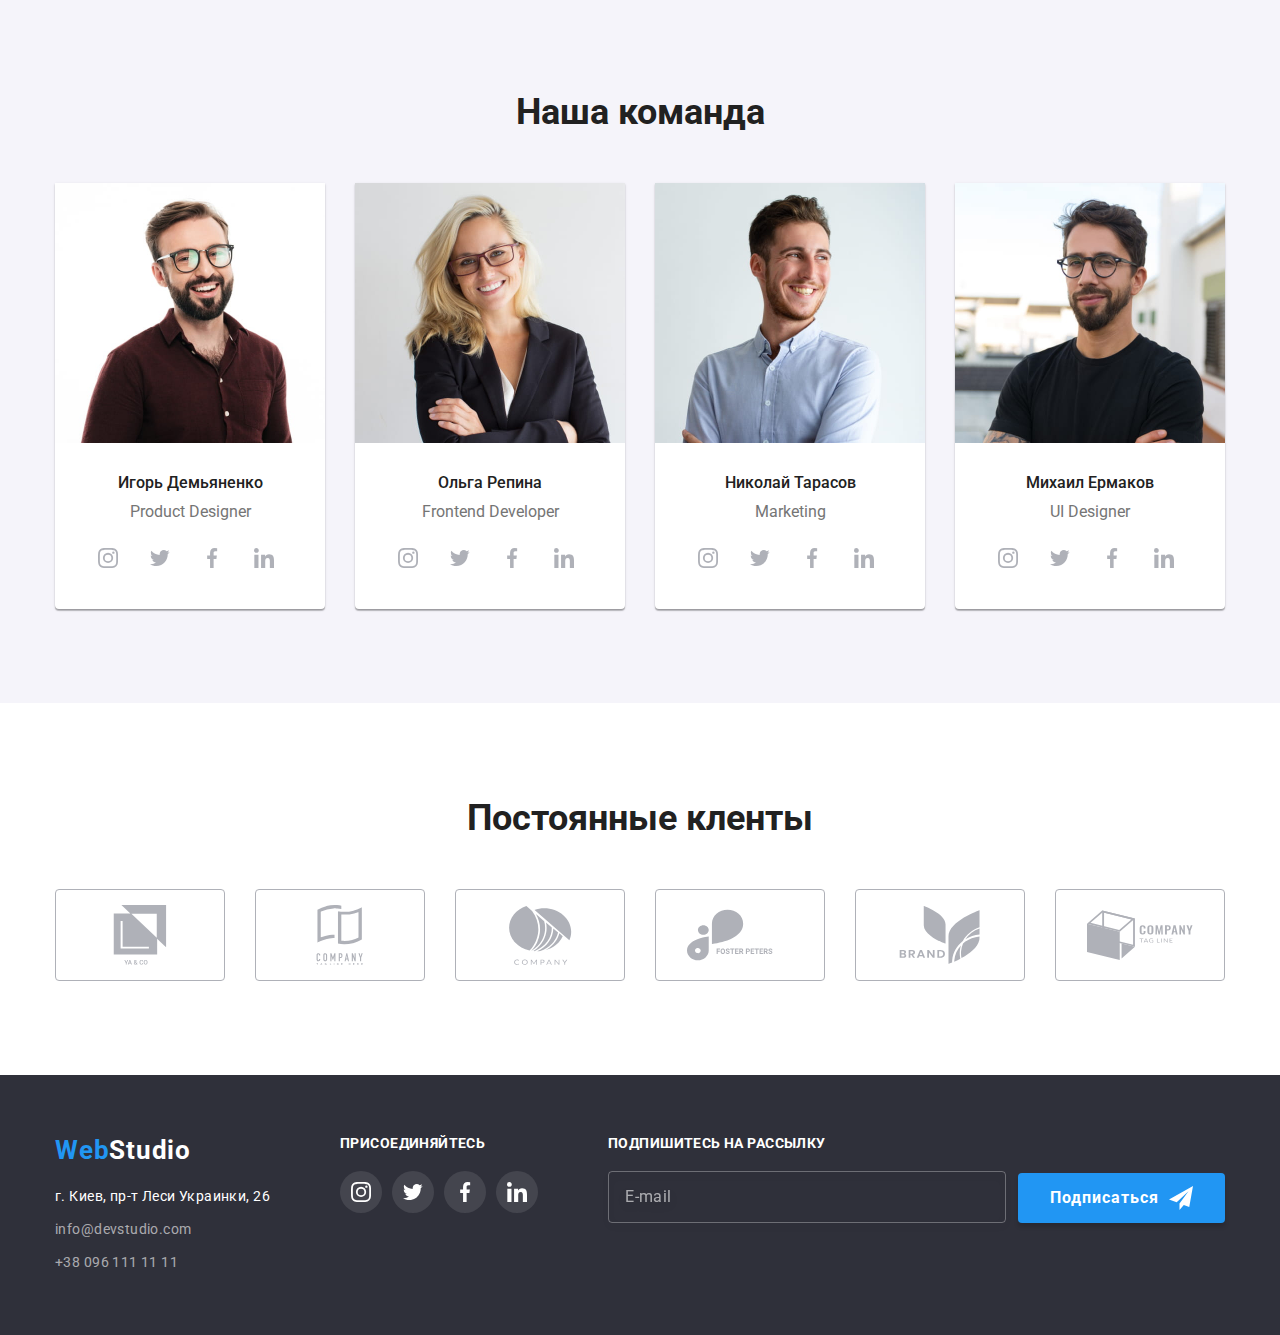
==== commit d3ba8949: "add all" ====
--- a/index.html
+++ b/index.html
@@ -75,12 +75,22 @@
             <div class="input-wrapper user-name">
               <label class="input-label small-top" for="user-name">Имя</label>
               <input type="text" name="user-name" id="user-name" class="input-text user-name" autocomplete="name" />
+              <span class="input-icon">
+                <svg class="icon-svg">
+                  <use href="./images/icons.svg#icon-user"></use>
+                </svg>
+              </span>
             </div>
 
             <!-- tel input -->
             <div class="input-wrapper user-tel">
               <label class="input-label small-top" for="user-tel">Телефон</label>
               <input type="tel" name="user-tel" id="user-tel" class="input-text user-tel" autocomplete="tel" />
+              <span class="input-icon">
+                <svg class="icon-svg">
+                  <use href="./images/icons.svg#icon-phone"></use>
+                </svg>
+              </span>
             </div>
 
             <!-- email input -->
@@ -93,6 +103,11 @@
                 class="input-text user-email"
                 autocomplete="email"
               />
+              <span class="input-icon">
+                <svg class="icon-svg">
+                  <use href="./images/icons.svg#icon-envelope"></use>
+                </svg>
+              </span>
             </div>
 
             <!-- comment input -->
--- a/css/style.css
+++ b/css/style.css
@@ -842,6 +842,11 @@
   padding-left: calc(12px + 18px + 12px);
 }
 
+.main-form .icon-svg {
+  width: 12px;
+  height: 12px;
+}
+
 .input-wrapper.user-aggrement {
 
   flex-direction: row;
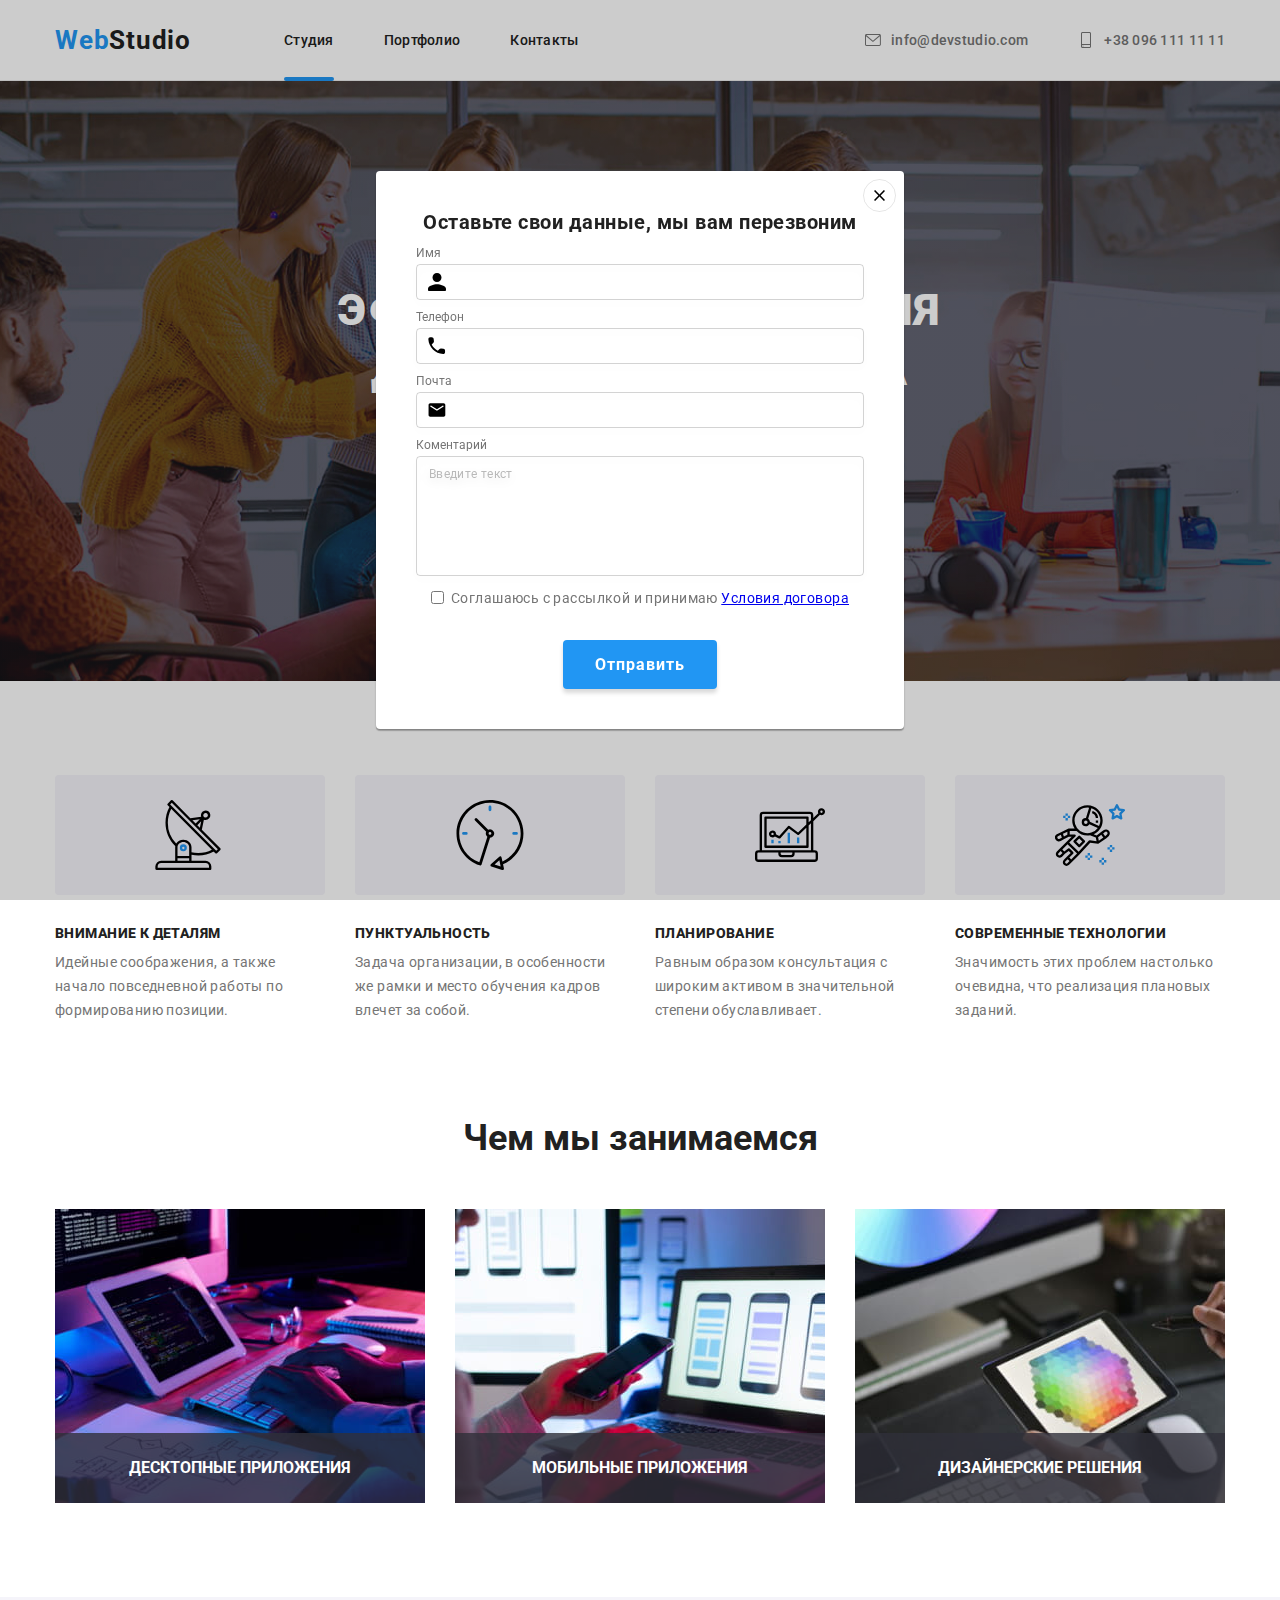
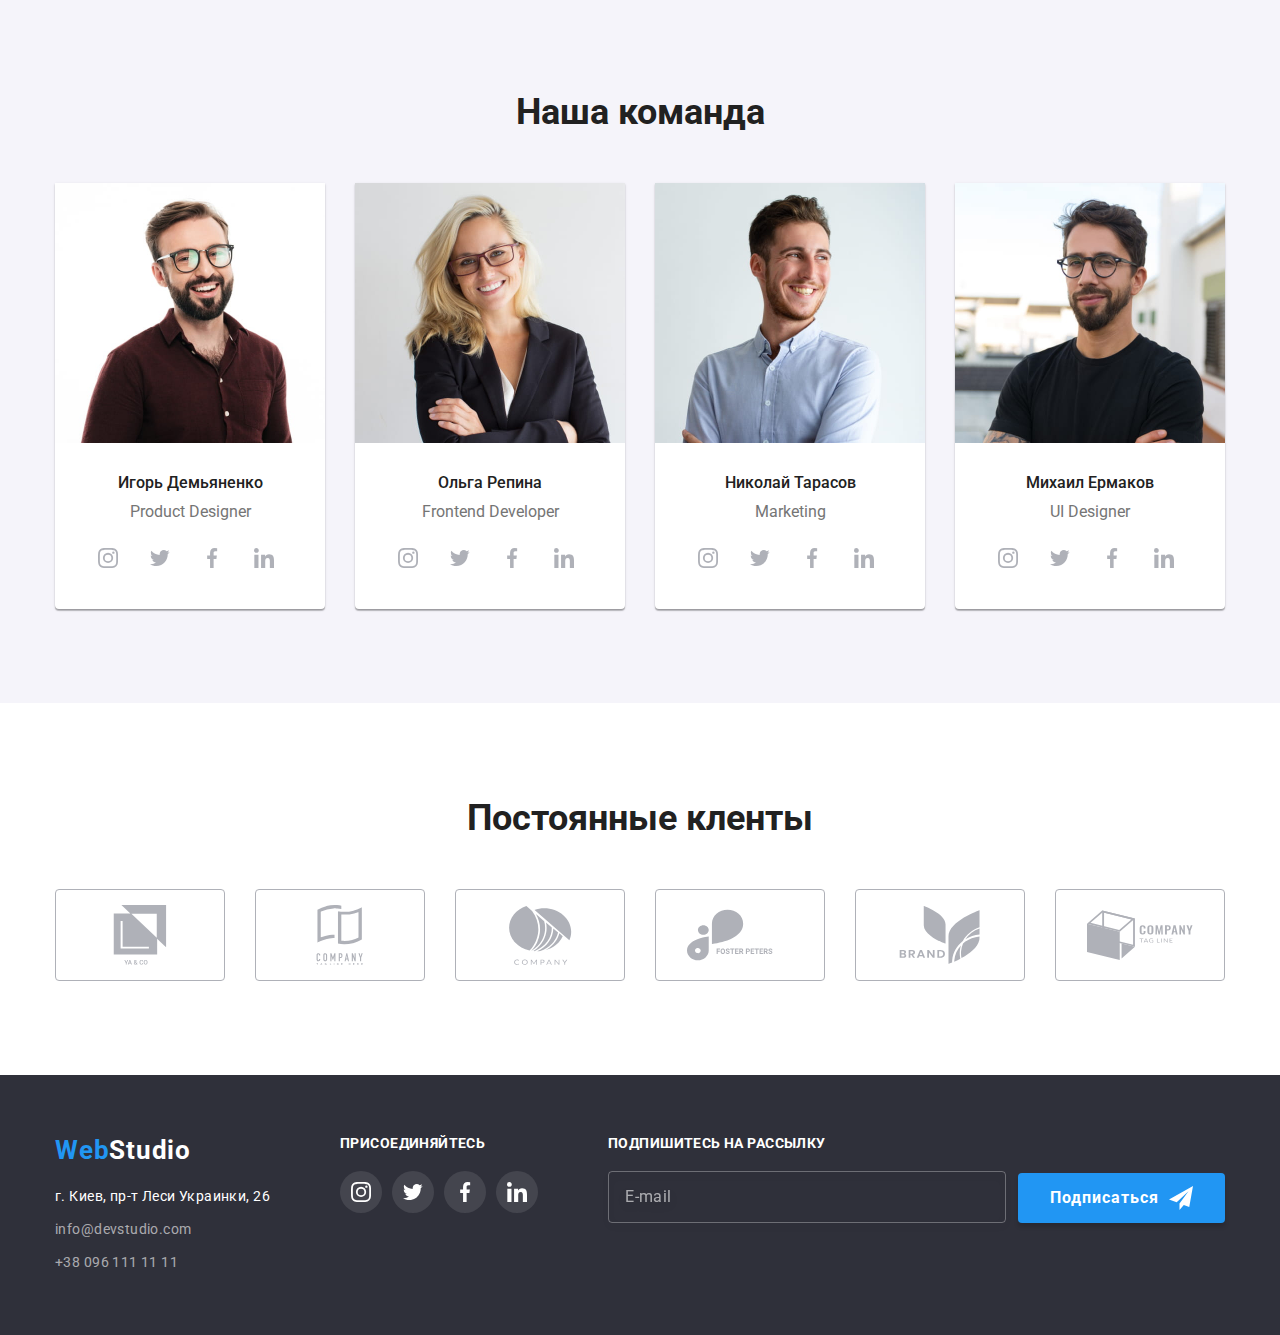
==== commit 250ae9e9: "finished" ====
--- a/index.html
+++ b/index.html
@@ -124,10 +124,10 @@
 
             <!-- checkbox input -->
             <div class="input-wrapper user-aggrement">
-              <input class="user-aggrement" type="checkbox" name="user-aggrement" id="user-aggrement" />
-              <label class="input-label checkbox" for="user-aggrement"
-                >Соглашаюсь с рассылкой и принимаю <a href="#" class="label-link">Условия договора</a></label
-              >
+              <input class="user-aggrement checkbox" type="checkbox" name="user-aggrement" id="user-aggrement" />
+              <label class="input-label checkbox" for="user-aggrement">Соглашаюсь с рассылкой и принимаю
+                <a href="#" class="label-link">Условия договора</a>
+              </label>
             </div>
 
             <button type="submit" class="btn base-btn">Отправить</button>
--- a/css/style.css
+++ b/css/style.css
@@ -26,7 +26,8 @@
   position: relative;
 }
 
-img {
+img,
+svg {
   display: block;
   max-width: 100%;
   height: auto;
@@ -792,11 +793,15 @@
   margin-right: 12px;
 }
 
+.main-user-form .input-wrapper {
+  position: relative;
+}
+
 .main-user-form .input-wrapper:not(:last-child) {
   margin-bottom: 10px;
 }
 
-.main-user-form .input-wrapper.user-aggrement  {
+.main-user-form .input-wrapper.user-aggrement {
   margin-bottom: 30px;
 }
 
@@ -842,20 +847,23 @@
   padding-left: calc(12px + 18px + 12px);
 }
 
-.main-form .icon-svg {
-  width: 12px;
-  height: 12px;
+.input-icon {
+  display: block;
+  position: absolute;
+  bottom: 0;
+  left: 12px;
+  transform: translateY(-50%);
+}
+
+.icon-svg {
+  width: 18px;
+  height: 18px;
 }
 
 .input-wrapper.user-aggrement {
-
   flex-direction: row;
   align-items: center;
   justify-content: center;
-}
-
-.input-checkbox {
-  margin-right: 7px;
 }
 
 .input-label.checkbox {
@@ -912,7 +920,6 @@
   color: var(--background-light-color);
 }
 
-
 .input-label.small-top {
   --list-font-size: calc(var(--main-font-size) * 0.75);
 
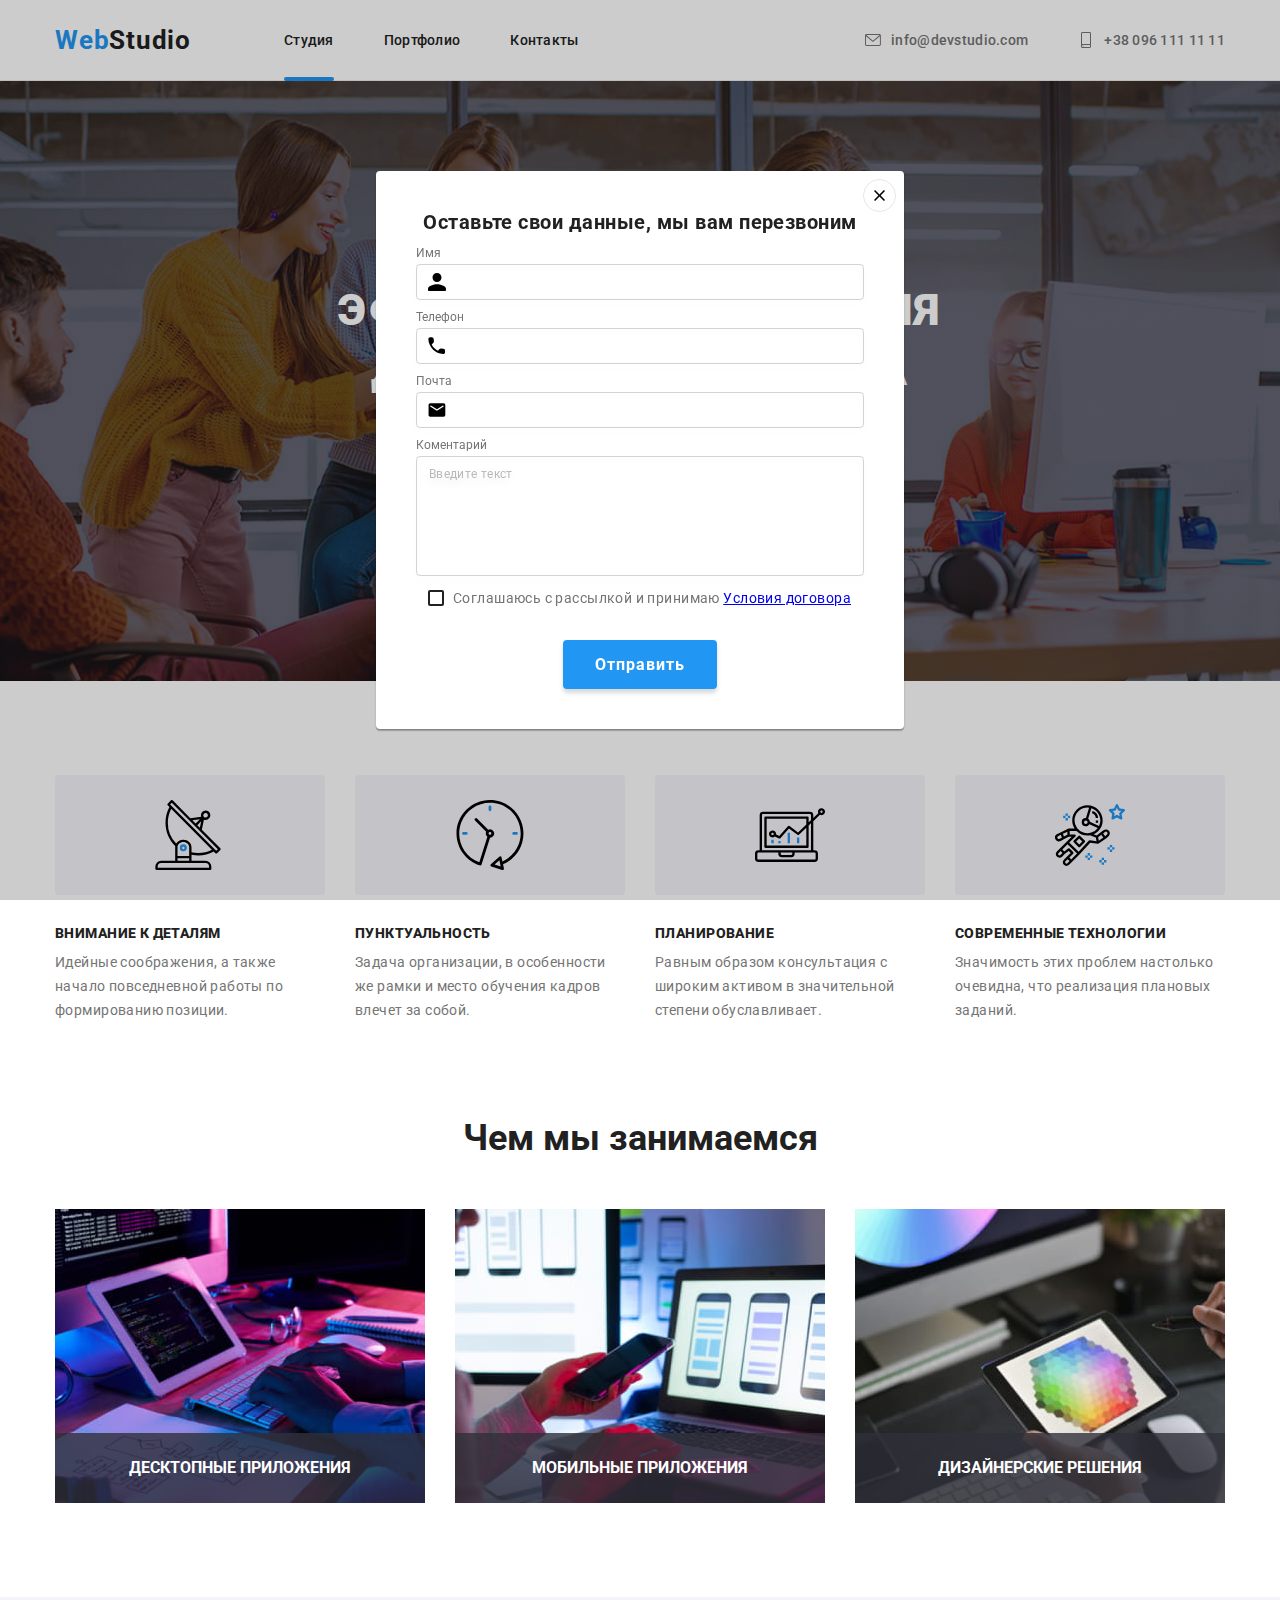
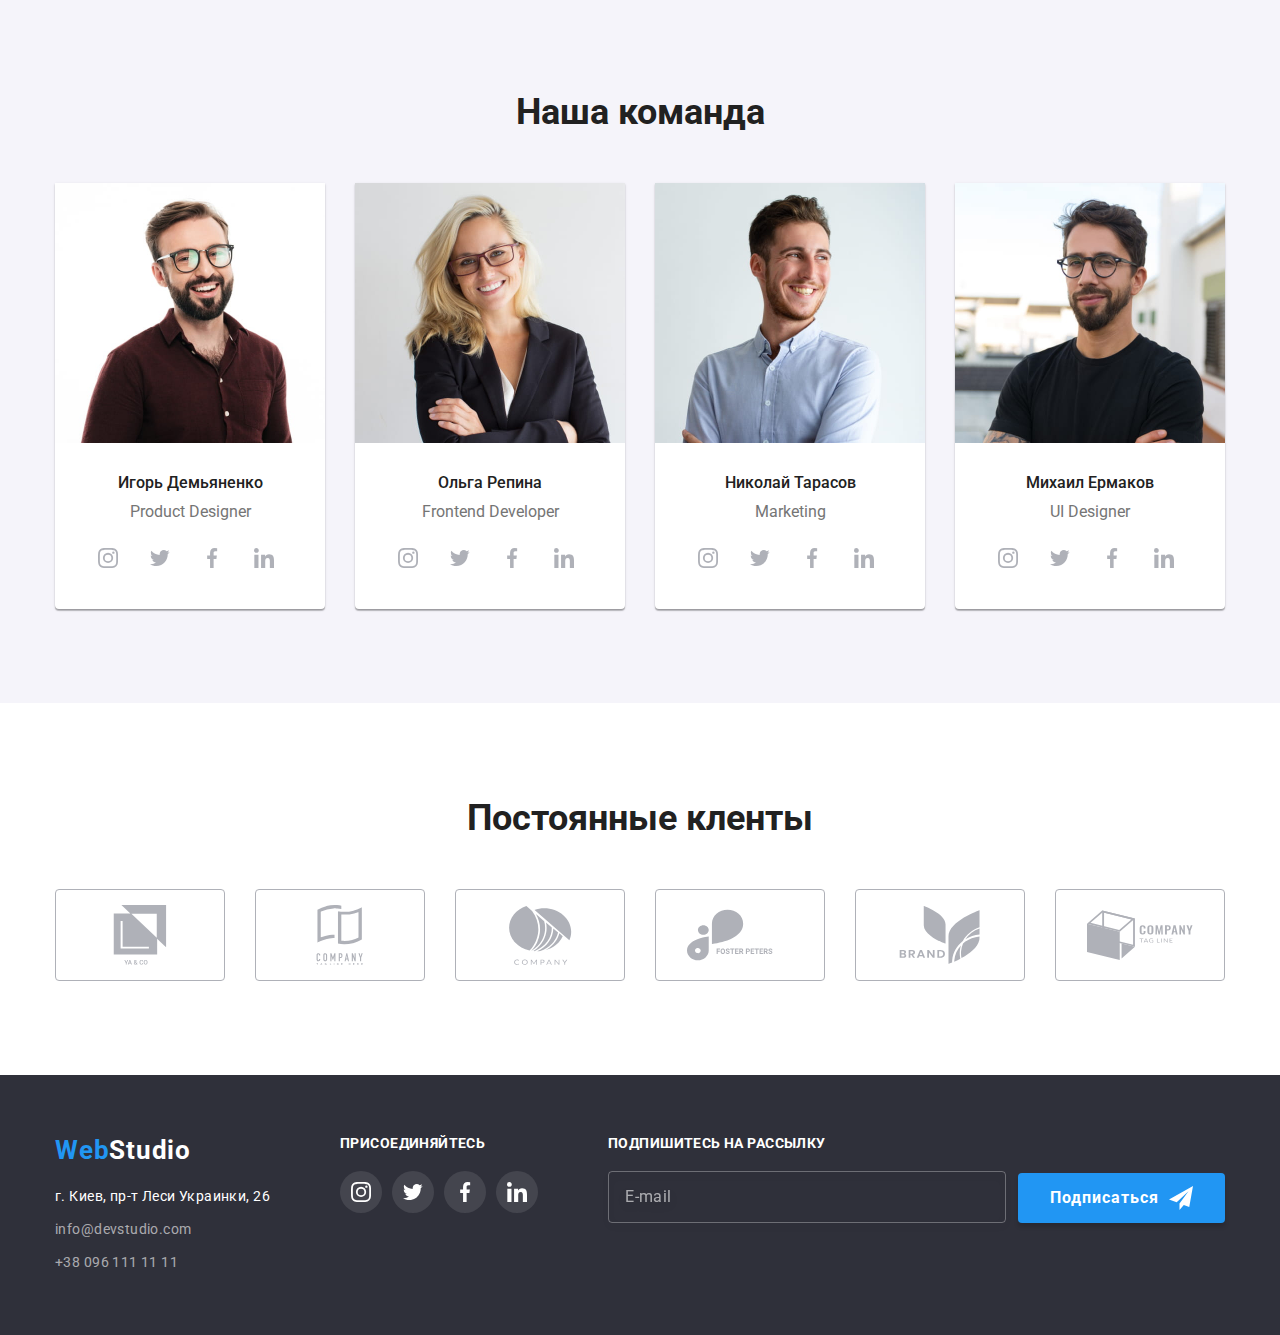
==== commit 698d67e5: "Finished" ====
--- a/index.html
+++ b/index.html
@@ -124,9 +124,15 @@
 
             <!-- checkbox input -->
             <div class="input-wrapper user-aggrement">
-              <input class="user-aggrement checkbox" type="checkbox" name="user-aggrement" id="user-aggrement" />
               <label class="input-label checkbox" for="user-aggrement">Соглашаюсь с рассылкой и принимаю
                 <a href="#" class="label-link">Условия договора</a>
+
+                <input class="user-aggrement checkbox" type="checkbox" name="user-aggrement" id="user-aggrement" />
+                <span class="input-icon checkbox-icon">
+                  <svg class="icon-svg">
+                    <use href="./images/icons.svg#icon-checked"></use>
+                  </svg>
+                </span>
               </label>
             </div>
 
--- a/css/style.css
+++ b/css/style.css
@@ -805,8 +805,39 @@
   margin-bottom: 30px;
 }
 
-.user-aggrement + .input-label {
-  margin-left: 7px;
+.user-aggrement.checkbox {
+  position: absolute;
+  width: 1px;
+  height: 1px;
+  margin: -1px;
+  border: 0;
+  padding: 0;
+  white-space: nowrap;
+  clip-path: inset(100%);
+  clip: rect(0 0 0 0);
+  overflow: hidden;
+}
+
+.input-icon.checkbox-icon {
+  width: 16px;
+  height: 16px;
+  display: flex;
+  justify-content: center;
+  align-items: center;
+
+  top: 50%;
+  transform: translateY(-50%);
+
+  border: 2px solid var(--font-accent-secodary-color);
+  border-radius: 2px;
+}
+
+.user-aggrement.checkbox + .checkbox-icon .icon-svg {
+  display: none;
+}
+
+.user-aggrement.checkbox:checked + .checkbox-icon .icon-svg {
+  display: block;
 }
 
 .input-wrapper label {
@@ -868,6 +899,7 @@
 
 .input-label.checkbox {
   margin-bottom: 0;
+  margin-left: 24px;
   text-transform: none;
   font-style: normal;
   font-weight: normal;
@@ -878,6 +910,10 @@
 .input-text:focus-within {
   outline: transparent;
   border-color: var(--font-accent-color);
+}
+
+.input-text:focus-within + .input-icon .icon-svg {
+  fill: var(--font-accent-color);
 }
 
 .main-user-form .input-text::placeholder {
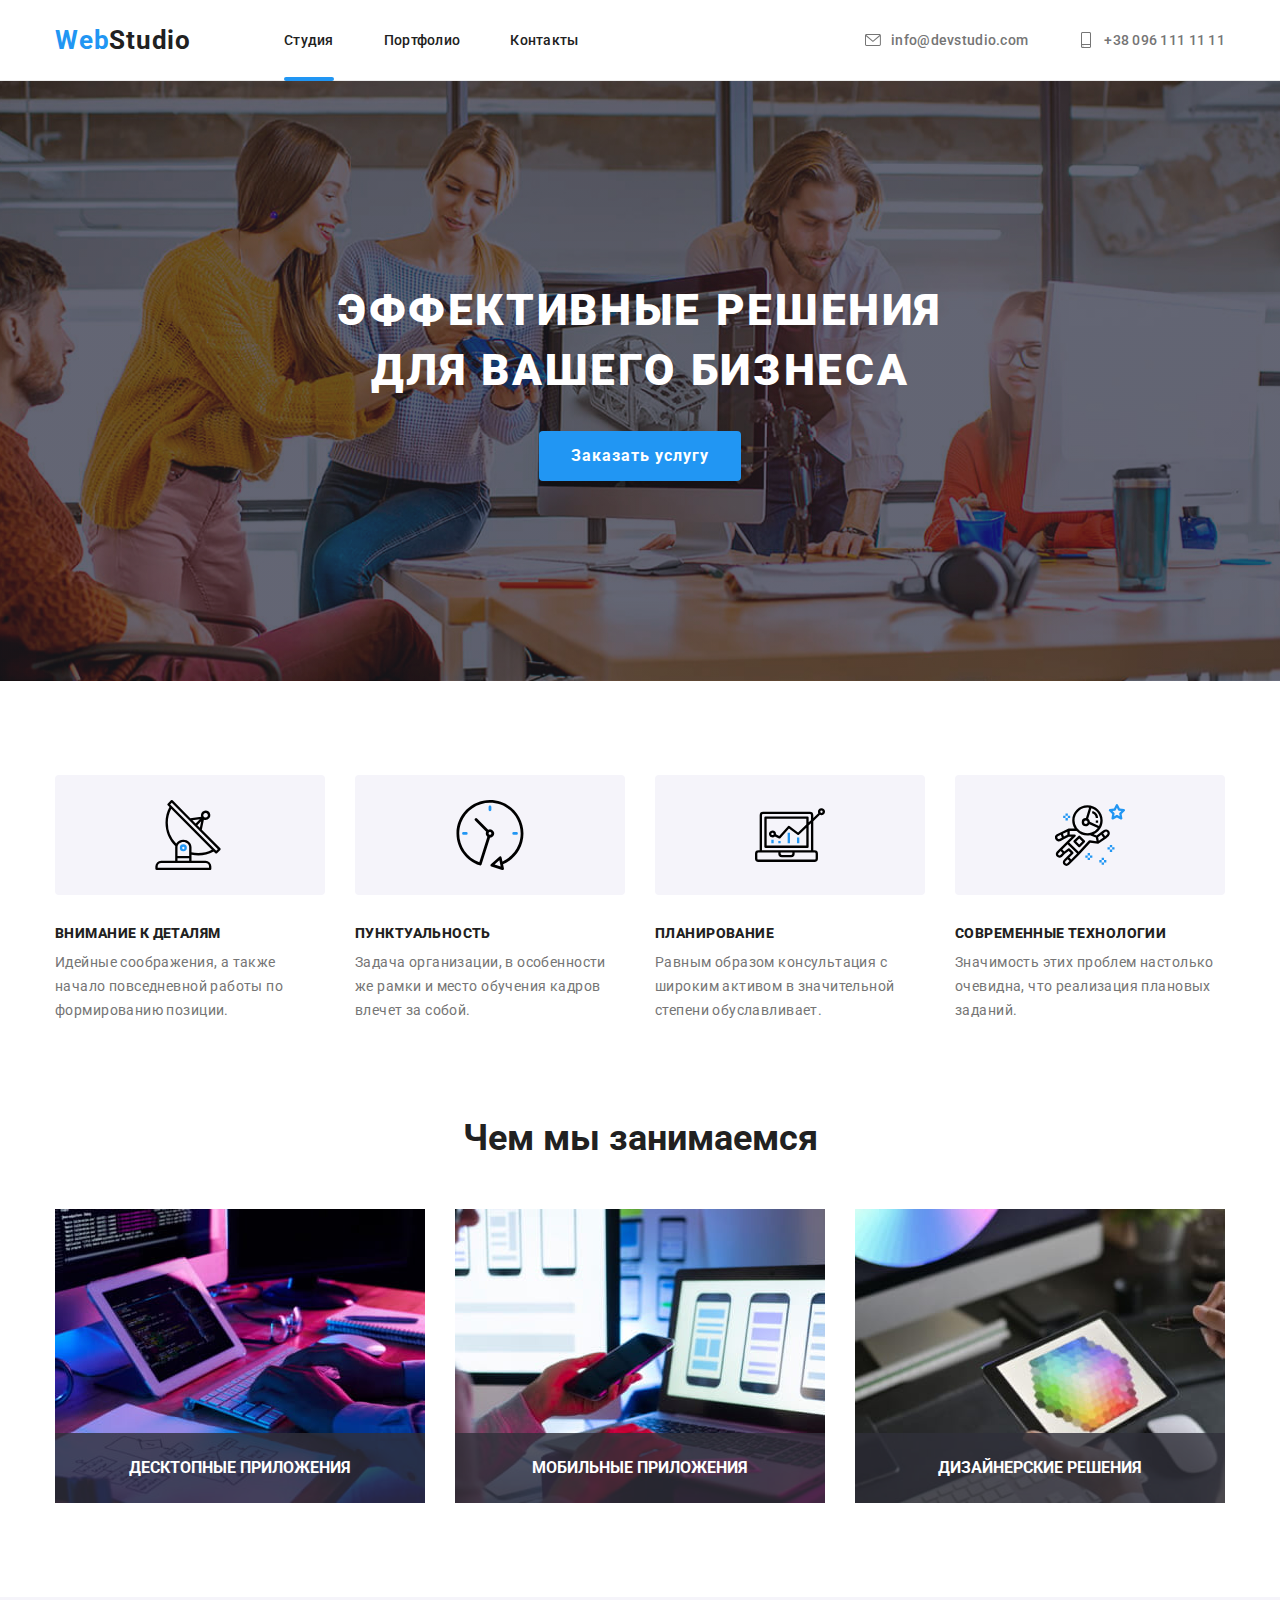
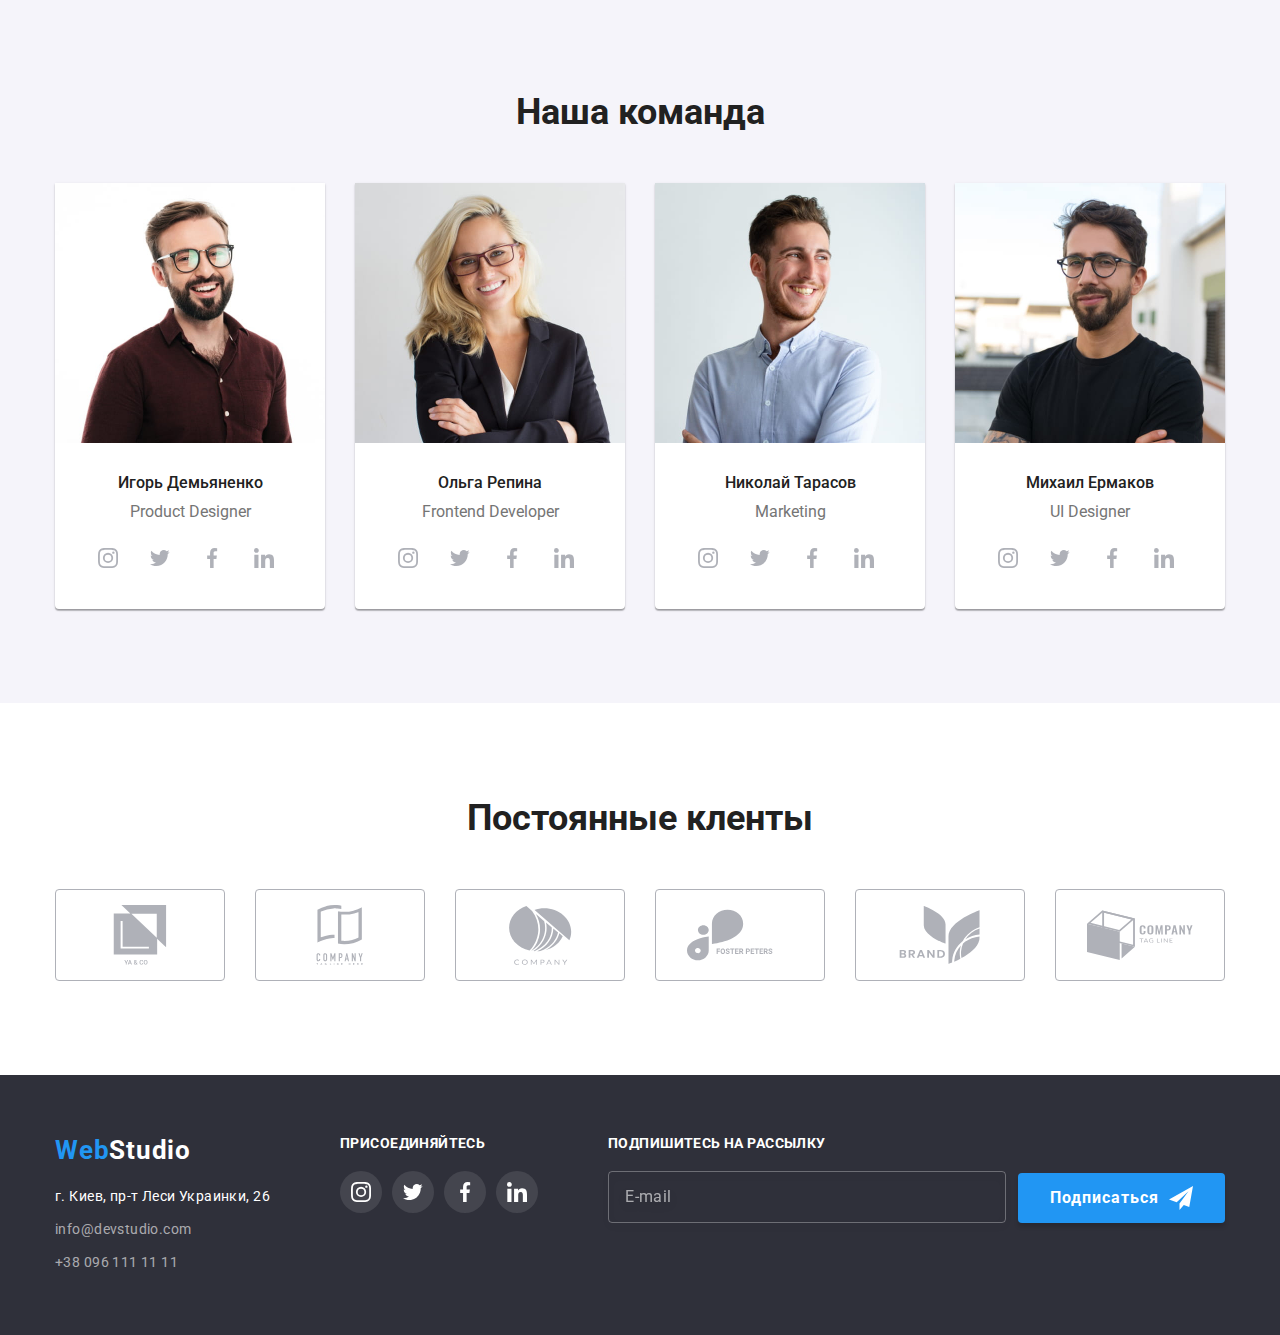
==== commit fe493c9e: "finished" ====
--- a/index.html
+++ b/index.html
@@ -58,8 +58,7 @@
       </div>
     </header>
     <!-- Header end -->
-    <!-- <div class="backdrop-container is-hidden" data-modal> -->
-    <div class="backdrop-container" data-modal>
+    <div class="backdrop-container is-hidden" data-modal>
       <div class="card">
         <button class="btn close-btn" type="button" data-modal-close>
           <svg class="close-icon">
@@ -124,9 +123,9 @@
 
             <!-- checkbox input -->
             <div class="input-wrapper user-aggrement">
-              <label class="input-label checkbox" for="user-aggrement">Соглашаюсь с рассылкой и принимаю
+              <label class="input-label checkbox" for="user-aggrement">
+                <span>Соглашаюсь с рассылкой и принимаю</span>
                 <a href="#" class="label-link">Условия договора</a>
-
                 <input class="user-aggrement checkbox" type="checkbox" name="user-aggrement" id="user-aggrement" />
                 <span class="input-icon checkbox-icon">
                   <svg class="icon-svg">
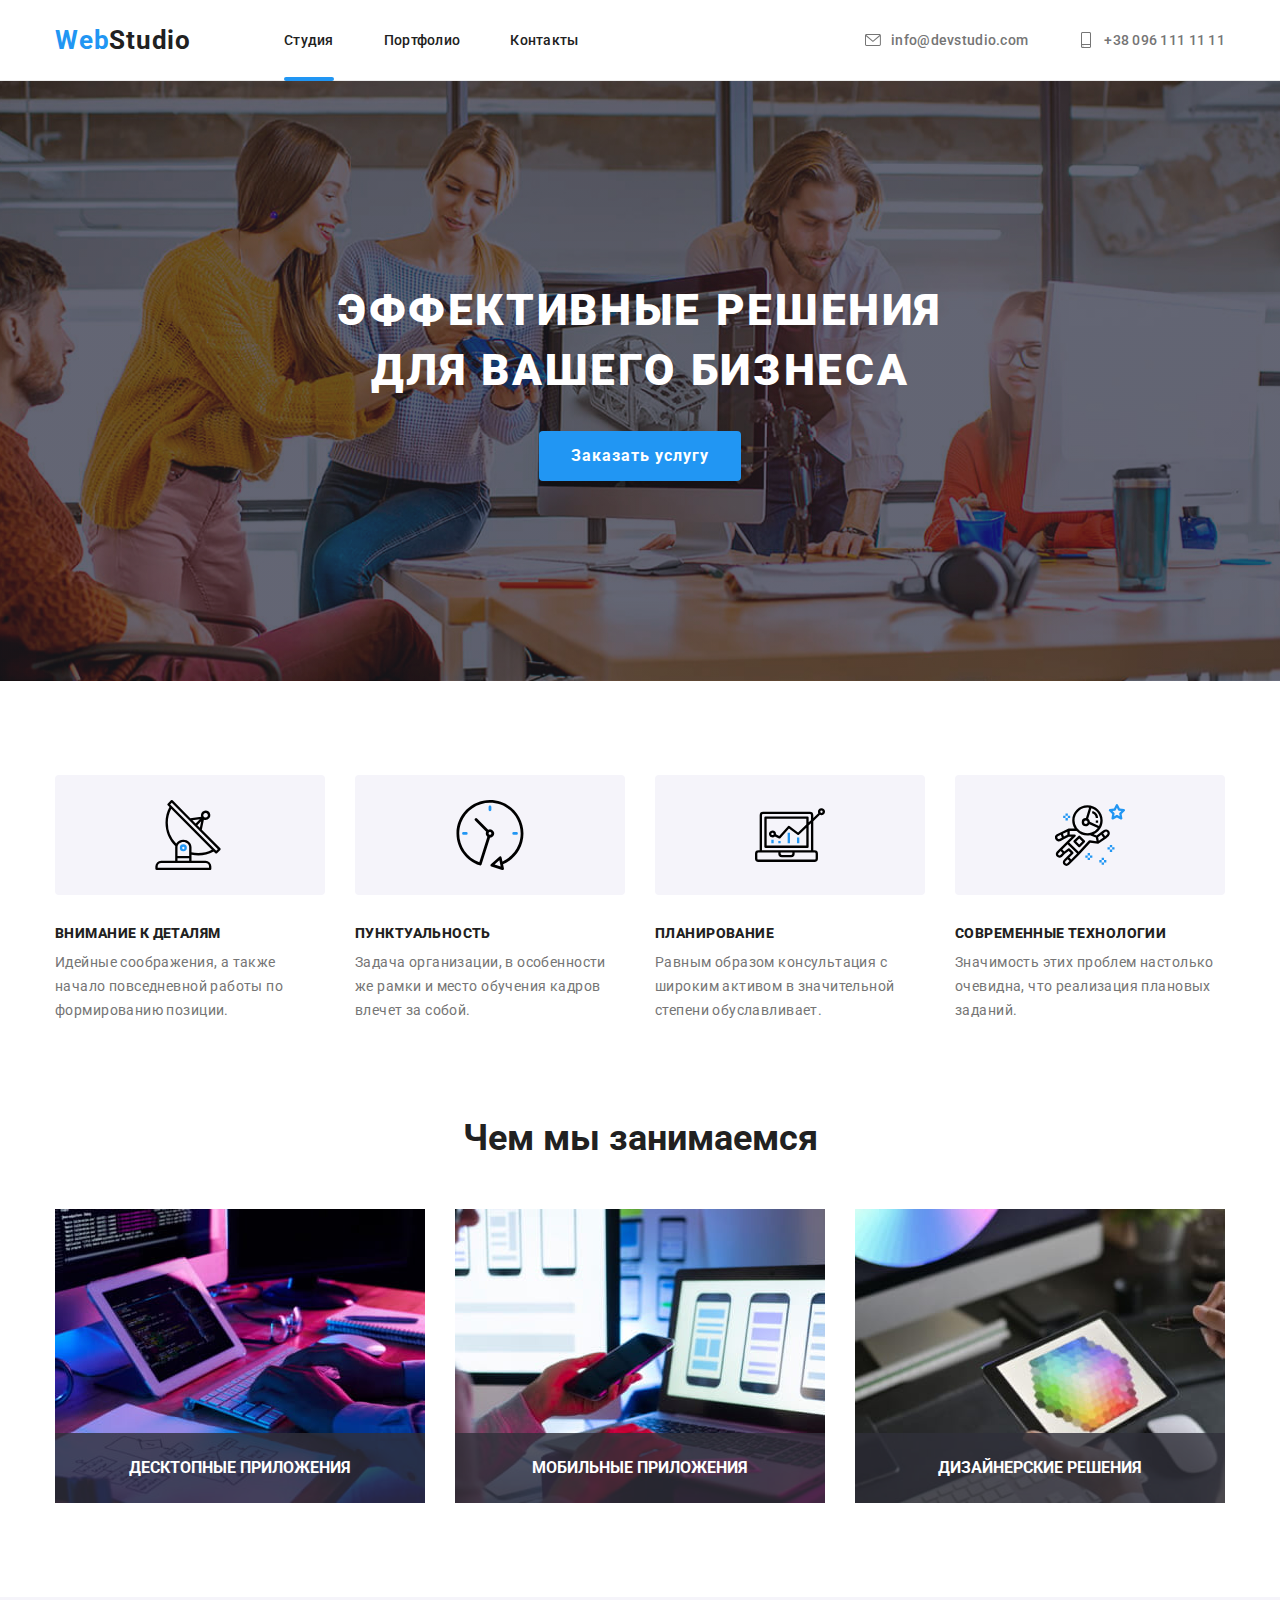
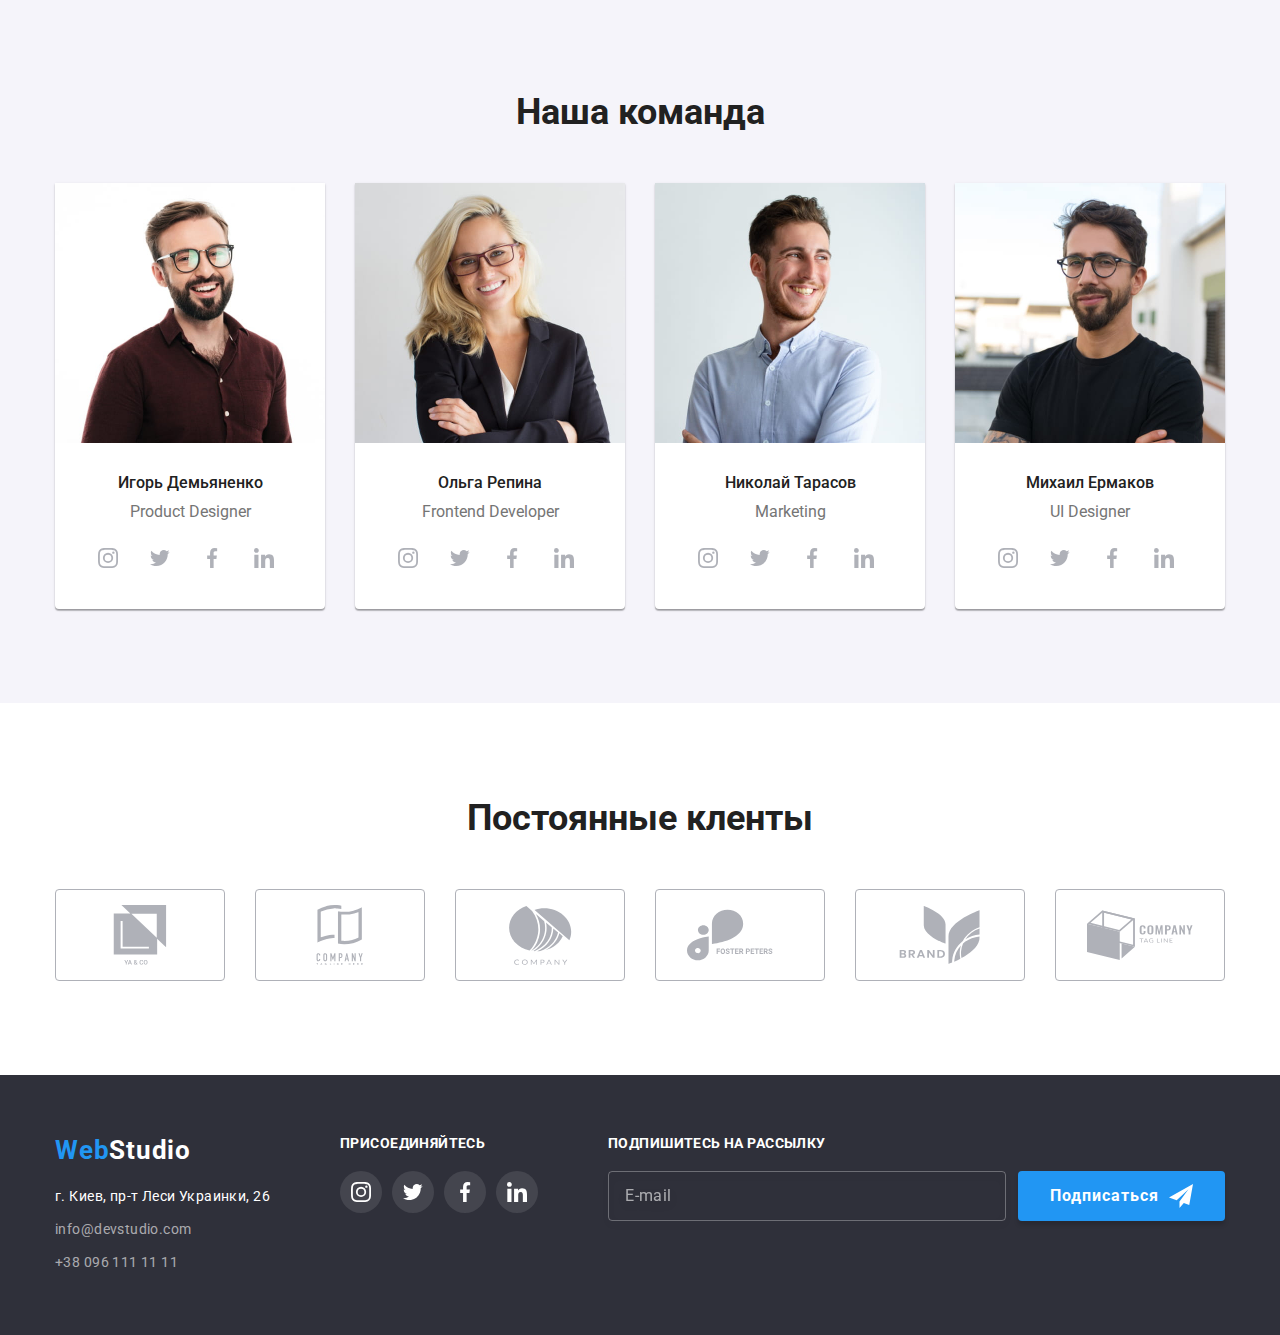
==== commit 07f592d3: "bug fixed" ====
--- a/index.html
+++ b/index.html
@@ -73,40 +73,46 @@
             <!-- name input -->
             <div class="input-wrapper user-name">
               <label class="input-label small-top" for="user-name">Имя</label>
-              <input type="text" name="user-name" id="user-name" class="input-text user-name" autocomplete="name" />
-              <span class="input-icon">
-                <svg class="icon-svg">
-                  <use href="./images/icons.svg#icon-user"></use>
-                </svg>
-              </span>
+              <div class="input-area-wrapper">
+                <input type="text" name="user-name" id="user-name" class="input-text user-name" autocomplete="name" />
+                <span class="input-icon">
+                  <svg class="icon-svg user-icon">
+                    <use href="./images/icons.svg#icon-user"></use>
+                  </svg>
+                </span>
+              </div>
             </div>
 
             <!-- tel input -->
             <div class="input-wrapper user-tel">
               <label class="input-label small-top" for="user-tel">Телефон</label>
-              <input type="tel" name="user-tel" id="user-tel" class="input-text user-tel" autocomplete="tel" />
-              <span class="input-icon">
-                <svg class="icon-svg">
-                  <use href="./images/icons.svg#icon-phone"></use>
-                </svg>
-              </span>
+              <div class="input-area-wrapper">
+                <input type="tel" name="user-tel" id="user-tel" class="input-text user-tel" autocomplete="tel" />
+                <span class="input-icon">
+                  <svg class="icon-svg phone-icon">
+                    <use href="./images/icons.svg#icon-phone"></use>
+                  </svg>
+                </span>
+              </div>
             </div>
 
             <!-- email input -->
             <div class="input-wrapper user-email">
               <label class="input-label small-top" for="user-email">Почта</label>
-              <input
-                type="email"
-                name="user-email"
-                id="user-email"
-                class="input-text user-email"
-                autocomplete="email"
-              />
-              <span class="input-icon">
-                <svg class="icon-svg">
-                  <use href="./images/icons.svg#icon-envelope"></use>
-                </svg>
-              </span>
+              <div class="input-area-wrapper">
+                <input
+                  type="email"
+                  name="user-email"
+                  id="user-email"
+                  class="input-text user-email"
+                  autocomplete="email"
+                />
+                <span class="input-icon">
+                  <svg class="icon-svg envelope-icon">
+                    <use href="./images/icons.svg#icon-envelope"></use>
+                  </svg>
+                </span>
+              </div>
             </div>
 
             <!-- comment input -->
--- a/css/style.css
+++ b/css/style.css
@@ -297,7 +297,6 @@
 }
 
 .close-icon {
-  display: block;
   width: 11px;
   height: 11px;
 }
@@ -306,6 +305,8 @@
 .close-btn:focus {
   box-shadow: 0 1px 2px rgba(0, 0, 0, 0.2);
   background-color: rgba(0, 0, 0, 0.05);
+
+  fill: var(--font-accent-color);
 }
 
 .p-40 {
@@ -793,6 +794,7 @@
   margin-right: 12px;
 }
 
+.main-user-form .input-area-wrapper,
 .main-user-form .input-wrapper {
   position: relative;
 }
@@ -803,6 +805,10 @@
 
 .main-user-form .input-wrapper.user-aggrement {
   margin-bottom: 30px;
+}
+
+.input-area-wrapper input {
+  width: 100%;
 }
 
 .user-aggrement.checkbox {
@@ -830,14 +836,25 @@
 
   border: 2px solid var(--font-accent-secodary-color);
   border-radius: 2px;
+  overflow: hidden;
 }
 
 .user-aggrement.checkbox + .checkbox-icon .icon-svg {
-  display: none;
+  opacity: 0;
+  transition: opacity 250ms cubic-bezier(0.4, 0, 0.2, 1), fill 250ms cubic-bezier(0.4, 0, 0.2, 1),
+    border 250ms cubic-bezier(0.4, 0, 0.2, 1), background 250ms cubic-bezier(0.4, 0, 0.2, 1);
+}
+
+.user-aggrement.checkbox:checked + .input-icon.checkbox-icon {
+  border: 2px solid var(--font-accent-color);
 }
 
 .user-aggrement.checkbox:checked + .checkbox-icon .icon-svg {
-  display: block;
+  width: 16px;
+  height: 16px;
+  opacity: 1;
+  fill: var(--font-light-color);
+  background-color: var(--font-accent-color);
 }
 
 .input-wrapper label {
@@ -857,6 +874,14 @@
   background: transparent;
   filter: drop-shadow(0px 4px 4px rgba(0, 0, 0, 0.15));
   border-radius: 4px;
+
+  transition: border cubic-bezier(0.4, 0, 0.2, 1);
+}
+
+.input-text:focus,
+.input-text:focus-within {
+  border: 1px solid var(--font-accent-color);
+  outline: 1px solid var(--font-accent-color);
 }
 
 .main-user-form .input-text {
@@ -871,6 +896,8 @@
   line-height: calc(var(--main-font-size) * 0.875);
   letter-spacing: calc(var(--input-text-font-size) * 0.03);
 
+  transition: border 250ms cubic-bezier(0.4, 0, 0.2, 1);
+
   border: 1px solid rgba(33, 33, 33, 0.2);
 }
 
@@ -879,16 +906,31 @@
 }
 
 .input-icon {
-  display: block;
+  display: flex;
   position: absolute;
-  bottom: 0;
+  top: 50%;
   left: 12px;
-  transform: translateY(-50%);
-}
-
-.icon-svg {
   width: 18px;
   height: 18px;
+
+  justify-content: center;
+  align-items: center;
+  transform: translateY(-50%);
+}
+
+.user-icon {
+  width: 12px;
+  height: 12px;
+}
+
+.phone-icon {
+  width: 13px;
+  height: 13px;
+}
+
+.envelope-icon {
+  width: 15px;
+  height: 12px;
 }
 
 .input-wrapper.user-aggrement {
@@ -935,6 +977,7 @@
   padding-top: 15px;
   padding-bottom: 15px;
   padding-right: 16px;
+  color: var(--background-light-color);
   border: 1px solid rgba(255, 255, 255, 0.3);
 }
 
@@ -947,13 +990,6 @@
 
 .input-text.email:not(:placeholder-shown) {
   border: 1px solid var(--font-accent-color);
-}
-
-.input-text.email {
-  font-size: var(--main-font-size);
-  line-height: 20px;
-  letter-spacing: calc(var(--main-font-size) * 0.03);
-  color: var(--background-light-color);
 }
 
 .input-label.small-top {
